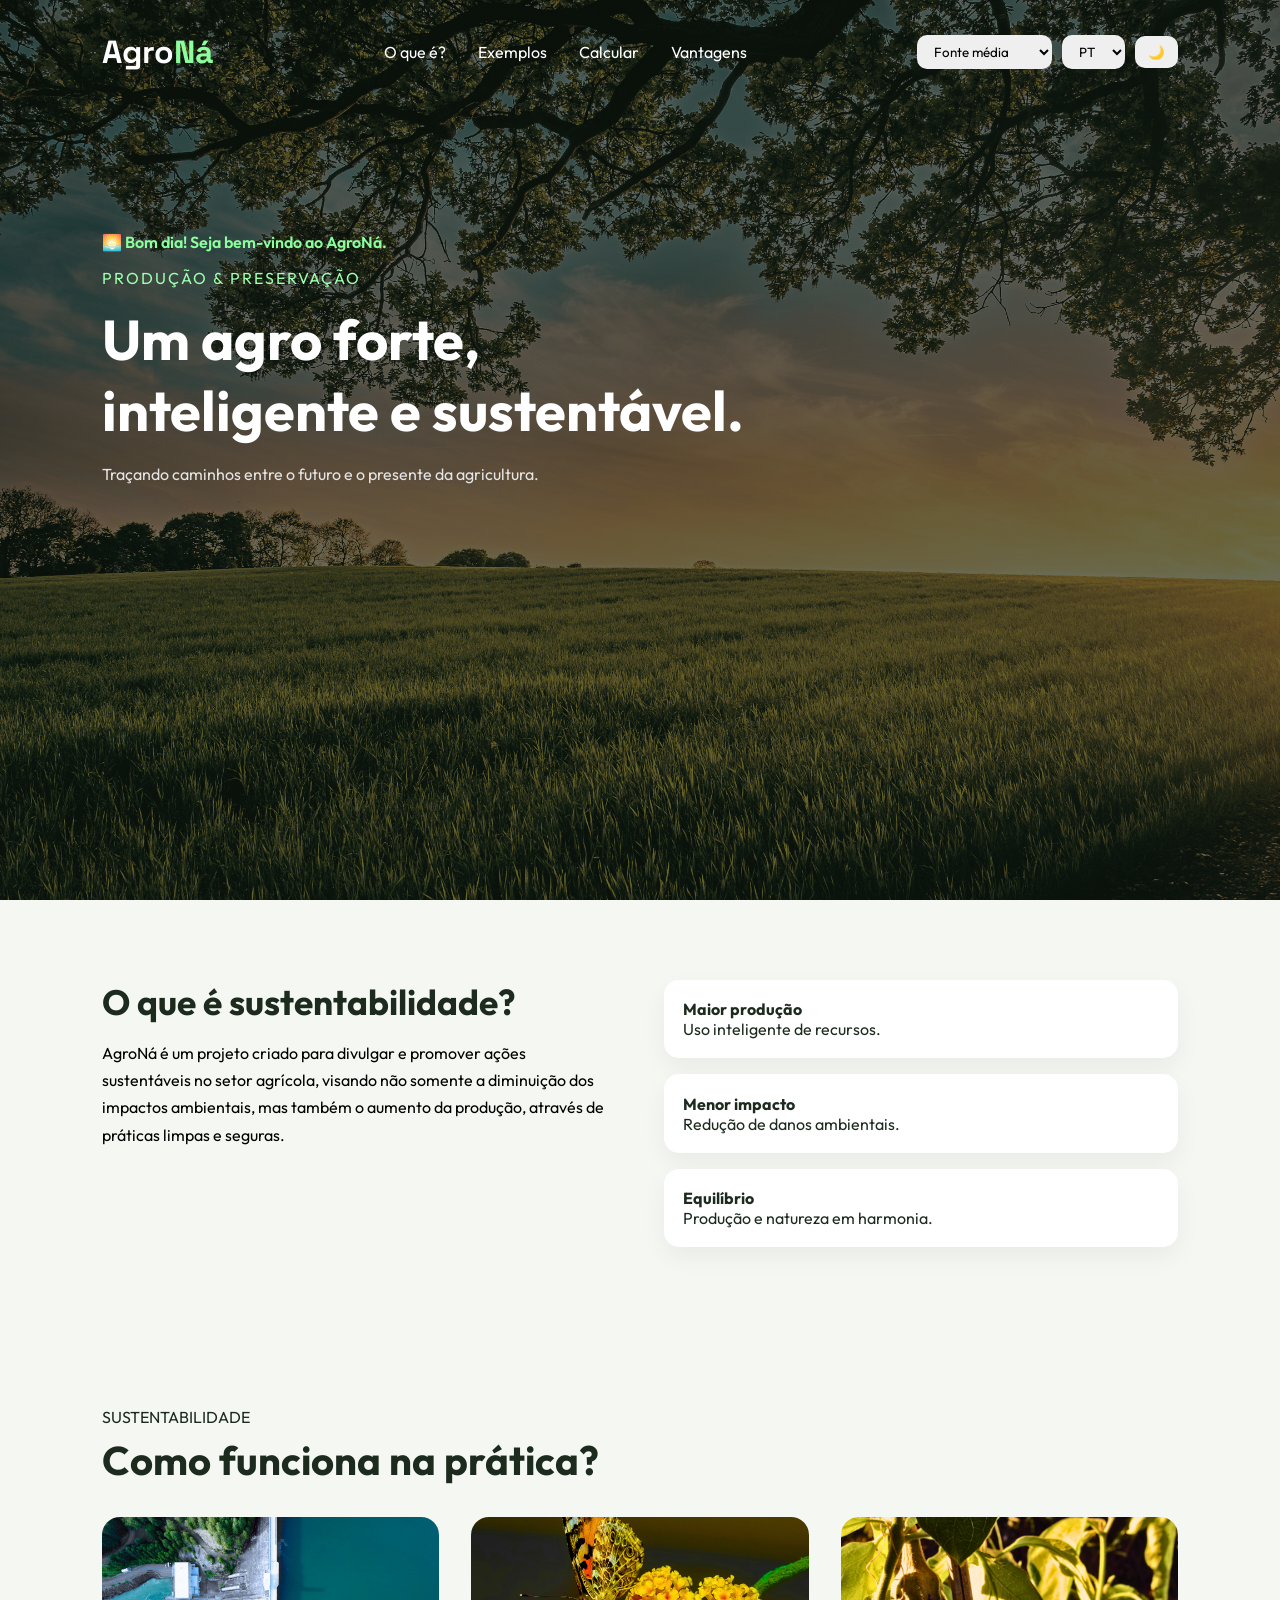
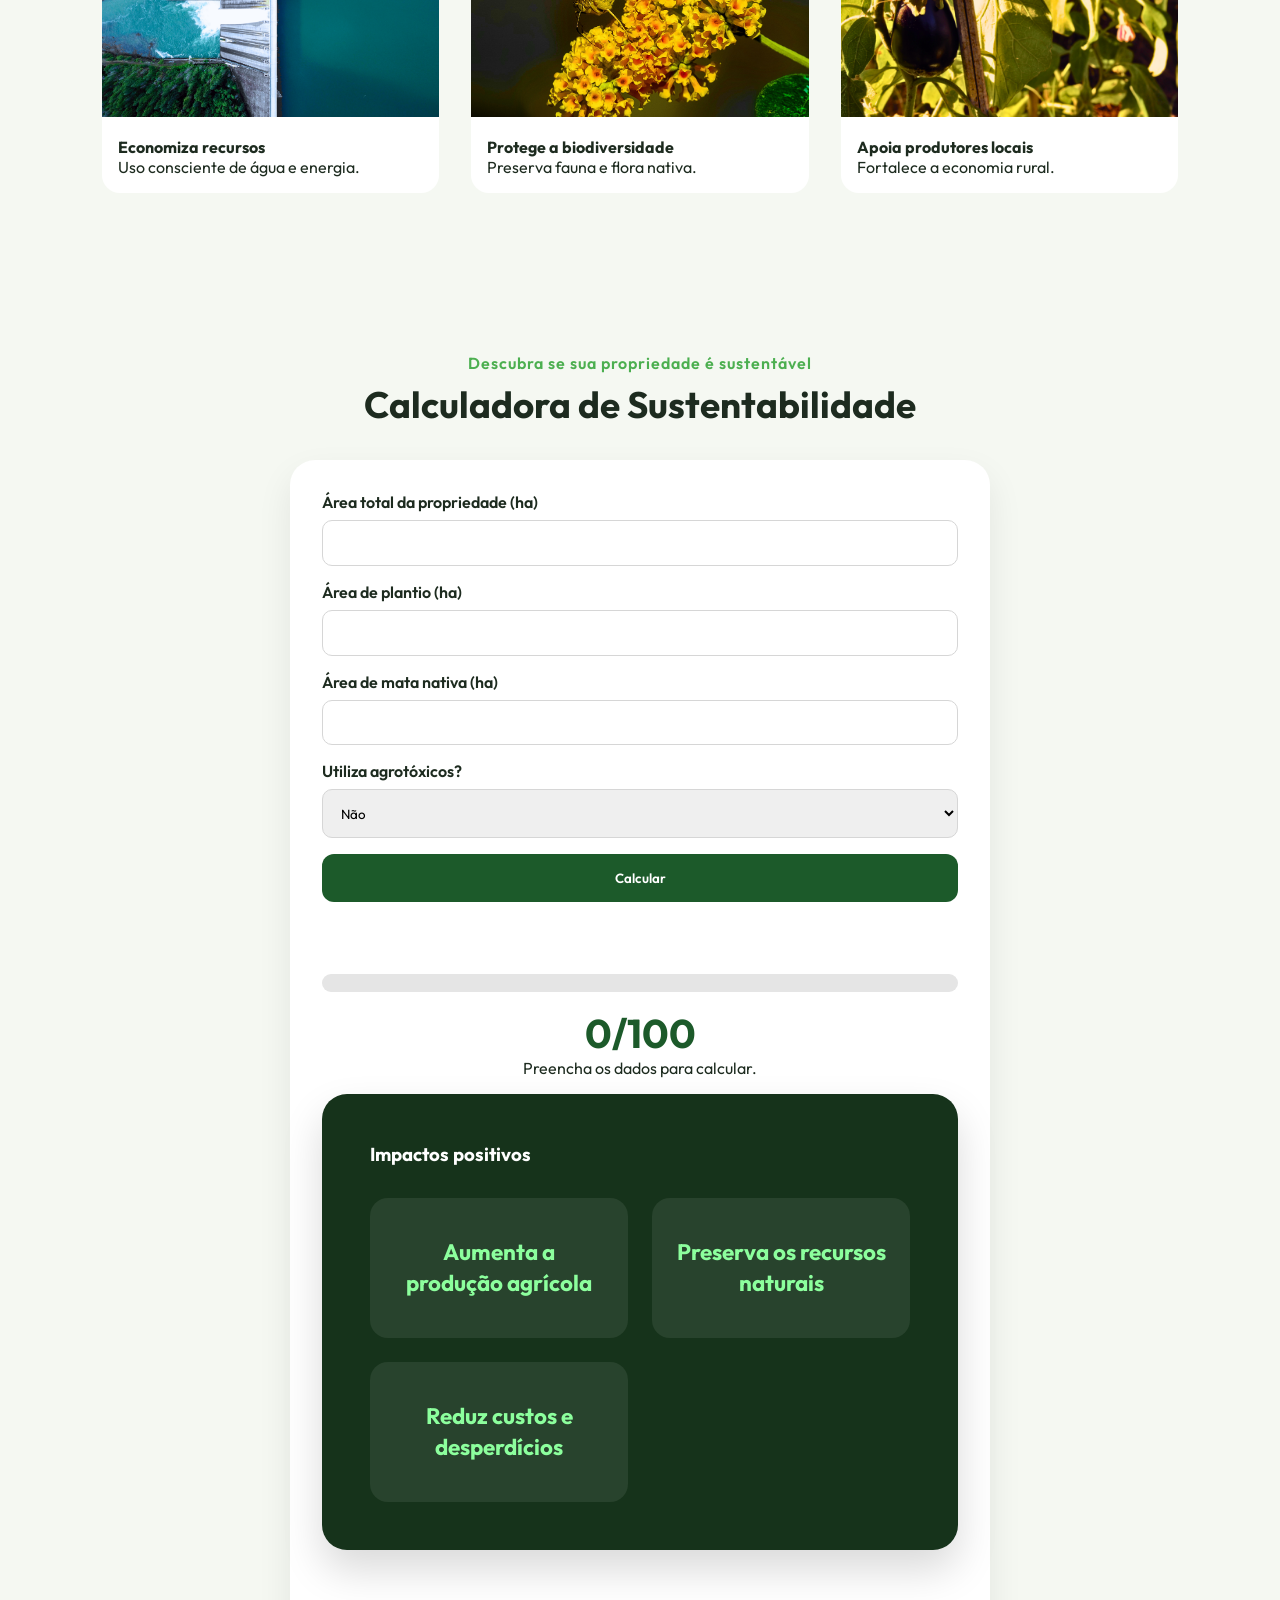
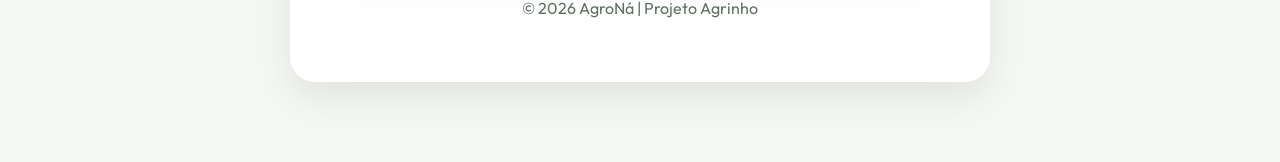
==== index.html @ eae7cd80 "Update index.html" ====
<!DOCTYPE html>
<html lang="pt-BR">
<head>
  <meta charset="UTF-8">
  <meta name="viewport" content="width=device-width, initial-scale=1.0">
  <title>AgroNá</title>

  <link rel="preconnect" href="https://fonts.googleapis.com">
  <link rel="preconnect" href="https://fonts.gstatic.com" crossorigin>

  <link href="https://fonts.googleapis.com/css2?family=Outfit:wght@300;400;600;700&family=Space+Grotesk:wght@500;700&display=swap" rel="stylesheet">

  <link rel="stylesheet" href="CSS/agrinho.css">
</head>

<body>

<header class="hero">

  <nav>

    <h1>Agro<span>Ná</span></h1>

    <!-- MENU MOBILE -->
    <button id="menuToggle" class="menu-toggle" aria-label="Abrir menu">☰</button>

    <ul id="navMenu">
      <li><a href="#sobre" id="navSobre">O que é?</a></li>
      <li><a href="#projetos" id="navProjetos">Exemplos</a></li>
      <li><a href="#calculadora" id="navCalculadora">Calcular</a></li>
      <li><a href="#resultados" id="navResultados">Vantagens</a></li>
    </ul>

    <div class="controls">
      <select id="fontSizeSelect">
        <option value="small" id="optSmall">Fonte pequena</option>
        <option value="medium" id="optMedium">Fonte média</option>
        <option value="large" id="optLarge">Fonte grande</option>
      </select>

      <select id="languageSelect">
        <option value="pt">PT</option>
        <option value="en">EN</option>
        <option value="es">ES</option>
      </select>

      <button id="themeToggle">🌙</button>
    </div>

  </nav>

  <div class="hero-content">
    <p id="saudacao"></p>

    <p class="tag" id="heroTag">PRODUÇÃO & PRESERVAÇÃO</p>

    <h2 id="heroTitle">Um agro forte,<br>inteligente e sustentável.</h2>

    <p class="description" id="heroDescription">
      Traçando caminhos entre o futuro e o presente da agricultura.
    </p>
  </div>

</header>

<!-- O QUE É -->
<section class="sobre" id="sobre">

  <div class="texto">
    <h3 id="sobreTitulo">O que é sustentabilidade?</h3>
    <p id="sobreTexto">
      AgroNá é um projeto que incentiva práticas agrícolas sustentáveis.
    </p>
  </div>

  <div class="card-info">
    <div class="mini-card">
      <h4 id="card1Titulo">Maior produção</h4>
      <p id="card1Texto">Uso inteligente de recursos.</p>
    </div>

    <div class="mini-card">
      <h4 id="card2Titulo">Menor impacto</h4>
      <p id="card2Texto">Redução de danos ambientais.</p>
    </div>

    <div class="mini-card">
      <h4 id="card3Titulo">Equilíbrio</h4>
      <p id="card3Texto">Produção e natureza em harmonia.</p>
    </div>
  </div>

</section>

<!-- EXEMPLOS -->
<section class="projetos" id="projetos">

  <div class="section-title">
    <p id="secao">SUSTENTABILIDADE</p>
    <h3 id="exemplos">Como funciona na prática?</h3>
  </div>

  <div class="galeria">

    <div class="projeto-card">
      <img src="assets/images/agua-energia.jpg" alt="Uso consciente de água e energia.">
      <div class="conteudo">
        <h4 id="projeto1Titulo">Economiza recursos</h4>
        <p id="projeto1Texto">Uso consciente de água e energia.</p>
      </div>
    </div>

    <div class="projeto-card">
      <img src="assets/images/fauna-flora.jpg" alt="Preservação da fauna e flora.">
      <div class="conteudo">
        <h4 id="projeto2Titulo">Protege a biodiversidade</h4>
        <p id="projeto2Texto">Preserva fauna e flora nativa.</p>
      </div>
    </div>

    <div class="projeto-card">
      <img src="assets/images/agricultura-familiar.jpg" alt="Agricultura familiar">
      <div class="conteudo">
        <h4 id="projeto3Titulo">Apoia produtores locais</h4>
        <p id="projeto3Texto">Fortalece a economia rural.</p>
      </div>
    </div>

  </div>

</section>

<!-- CALCULADORA -->
<section class="calculadora" id="calculadora">

  <div class="section-title">
    <p id="calcSubtitle">Descubra se sua propriedade é sustentável</p>
    <h3 id="calcTitle">Calculadora de Sustentabilidade</h3>
  </div>

  <div class="calc-box">

    <div class="campo">
      <label id="labelAreaTotal">Área total da propriedade (ha)</label>
      <input type="number" id="areaTotal" min="0">
    </div>

    <div class="campo">
      <label id="labelAreaPlantio">Área de plantio (ha)</label>
      <input type="number" id="areaPlantio" min="0">
    </div>

    <div class="campo">
      <label id="labelAreaMata">Área de mata nativa (ha)</label>
      <input type="number" id="areaMata" min="0">
    </div>

    <div class="campo">
      <label id="labelAgrotoxico">Utiliza agrotóxicos?</label>

      <select id="agrotoxico">
        <option value="nao">Não</option>
        <option value="sim">Sim</option>
      </select>
    </div>

    <button id="calcularBtn">Calcular</button>

    <p id="avisoCalc" class="aviso-calc hidden"></p>

<div id="resultadoCalc" class="resultado-calc">

  <div class="barra">
    <div id="barraProgresso"></div>
  </div>

  <h2 id="notaFinal">0/100</h2>

  <p id="classificacao">Preencha os dados para calcular.</p>

</div>
    
<!-- VANTAGENS -->
<section class="resultados" id="resultados">

  <div class="resultado-box">

    <h3 id="resultadosTitulo">Impactos positivos</h3>

    <div class="numeros">

      <div class="impacto">
        <h2 id="resultado1">Aumenta a produção</h2>
      </div>

      <div class="impacto">
        <h2 id="resultado2">Preserva os recursos naturais</h2>
      </div>

      <div class="impacto">
        <h2 id="resultado3">Reduz custos e desperdícios</h2>
      </div>

    </div>

  </div>

</section>

<footer>
  <p id="footerText">© 2026 AgroNá | Projeto Agrinho</p>
</footer>

<button id="scrollTopBtn">↑</button>

<script src="JS/agrinho.js"></script>

</body>
</html>
---- CSS/agrinho.css ----
* {
  margin: 0;
  padding: 0;
  box-sizing: border-box;
}

html {
  scroll-behavior: smooth;
  font-size: 16px;
}

body {
  background: #f5f8f2;
  color: #1d2b1f;
  font-family: 'Outfit', sans-serif;
  transition: background 0.3s, color 0.3s;
}

/* =========================
   HERO
========================= */
.hero {
  min-height: 100vh;
  padding: 2rem 8%;
  background:
    linear-gradient(rgba(10, 20, 10, 0.6), rgba(10, 20, 10, 0.6)),
    url('../assets/images/hero.jpg');
  background-size: cover;
  background-position: center;
  color: white;
}

/* =========================
   NAVBAR
========================= */
nav {
  display: flex;
  justify-content: space-between;
  align-items: center;
  flex-wrap: wrap;
}

nav h1 {
  font-family: 'Space Grotesk', sans-serif;
  font-size: 2rem;
}

nav span {
  color: #8cff9d;
}

nav ul {
  display: flex;
  gap: 2rem;
  list-style: none;
}

nav a {
  color: white;
  text-decoration: none;
  transition: 0.3s;
}

nav a:hover {
  color: #8cff9d;
}

/* =========================
   MENU MOBILE
========================= */
.menu-toggle {
  display: none;
  font-size: 2rem;
  background: transparent;
  border: none;
  color: white;
  cursor: pointer;
}

/* =========================
   CONTROLES
========================= */
.controls {
  display: flex;
  gap: 10px;
  align-items: center;
}

select, button {
  border: none;
  padding: 0.5rem 0.8rem;
  border-radius: 10px;
  cursor: pointer;
  font-family: inherit;
}

/* =========================
   HERO CONTENT
========================= */
.hero-content {
  margin-top: 10rem;
  max-width: 650px;
}

.tag {
  color: #9cffad;
  letter-spacing: 2px;
}

.hero-content h2 {
  font-size: clamp(2rem, 5vw, 3.5rem);
  margin: 1rem 0;
}

.description {
  color: #e5e5e5;
  line-height: 1.6;
}

#saudacao {
  margin-bottom: 1rem;
  color: #8cff9d;
  font-weight: 600;
}

/* =========================
   SOBRE
========================= */
.sobre {
  padding: 5rem 8%;
  display: grid;
  grid-template-columns: 1fr 1fr;
  gap: 3rem;
  background: #f5f8f2;
}

.texto h3 {
  font-size: 2.2rem;
  margin-bottom: 1rem;
}

.texto p {
  color: #000000;
  line-height: 1.7;
}

.card-info {
  display: flex;
  flex-direction: column;
  gap: 1rem;
}

.mini-card {
  background: white;
  padding: 1.2rem;
  border-radius: 15px;
  box-shadow: 0 10px 25px rgba(0,0,0,0.05);
}

/* =========================
   PROJETOS
========================= */
.projetos {
  padding: 5rem 8%;
  background: #f5f8f2;
}

.section-title h3 {
  font-size: 2.5rem;
  margin-top: 0.5rem;
}

.galeria {
  margin-top: 2rem;
  display: grid;
  grid-template-columns: repeat(auto-fit, minmax(250px, 1fr));
  gap: 2rem;
}

.projeto-card {
  background: white;
  border-radius: 18px;
  overflow: hidden;
  transition: 0.3s;
}

.projeto-card:hover {
  transform: translateY(-10px);
}

.projeto-card img {
  width: 100%;
  height: 200px;
  object-fit: cover;
}

.conteudo {
  padding: 1rem;
}

/* =========================
   RESULTADOS
========================= */
.resultado-box {
  background: #16331b;
  color: white;
  max-width: 1000px;
  margin: 0 auto;
  padding: 3rem;
  border-radius: 25px;
  box-shadow: 0 20px 40px rgba(0,0,0,0.15);
}

.numeros {
  margin-top: 2rem;
  display: grid;
  grid-template-columns: repeat(auto-fit, minmax(250px, 1fr));
  gap: 1.5rem;
}

.impacto {
  background: rgba(255,255,255,0.08);
  padding: 1.5rem;
  border-radius: 18px;
  display: flex;
  align-items: center;
  justify-content: center;
  min-height: 140px;
  text-align: center;
}

.impacto h2 {
  color: #8cff9d;
  font-size: 1.4rem;
  line-height: 1.4;
  font-weight: 700;
}

/* =========================
   FOOTER
========================= */
footer {
  text-align: center;
  padding: 2rem;
  color: #607062;
}

/* =========================
   BOTÃO TOPO
========================= */
#scrollTopBtn {
  position: fixed;
  bottom: 25px;
  right: 25px;

  width: 55px;
  height: 55px;

  border-radius: 50%;
  border: none;

  background: #8cff9d;
  color: #102013;

  display: none;
  cursor: pointer;

  box-shadow: 0 10px 20px rgba(0,0,0,0.2);
  align-items: center;
  justify-content: center;
}

/* =========================
   CALCULADORA
========================= */
.calculadora {
  padding: 5rem 8%;
}

.calculadora .section-title {
  text-align: center;
  margin-bottom: 2rem;
}

.calculadora .section-title p {
  color: #4CAF50;
  font-weight: 600;
  letter-spacing: 1px;
  margin-bottom: 0.5rem;
}

.calculadora .section-title h3 {
  font-size: 2.3rem;
}

.calc-box {
  background: white;
  padding: 2rem;
  border-radius: 25px;
  box-shadow: 0 15px 35px rgba(0,0,0,0.08);

  display: flex;
  flex-direction: column;
  gap: 1rem;

  max-width: 700px;
  margin: auto;
}

.aviso-calc {
  color: #d32f2f;
  font-weight: 600;
  text-align: center;
  min-height: 24px;
}

.campo {
  display: flex;
  flex-direction: column;
  gap: 0.5rem;
}

.campo label {
  font-weight: 600;
}

.campo input,
.campo select {
  padding: 0.9rem;
  border: 1px solid #d6d6d6;
  border-radius: 10px;
}

#calcularBtn {
  background: #1c5a2a;
  color: white;
  padding: 1rem;
  border-radius: 12px;
  font-weight: 600;
}

.resultado-calc {
  margin-top: 1rem;
  text-align: center;
}

.barra {
  width: 100%;
  height: 18px;
  background: #e5e5e5;
  border-radius: 999px;
  overflow: hidden;
}

#barraProgresso {
  width: 0%;
  height: 100%;
  background: #5dc96d;
  transition: 0.6s;
}

#notaFinal {
  margin-top: 1rem;
  font-size: 2.5rem;
  color: #1c5a2a;
}

/* =========================
   DARK MODE
========================= */
.dark-theme {
  background: #121212;
  color: #f5f5f5;
}

.dark-theme .sobre,
.dark-theme .projetos {
  background: #121212;
}

.dark-theme .mini-card,
.dark-theme .projeto-card {
  background: #1e1e1e;
  color: white;
}

.dark-theme .resultado-box {
  background: #0c1a0f;
}

.dark-theme .calc-box {
  background: #1e1e1e;
}

.dark-theme .campo input,
.dark-theme .campo select {
  background: #2b2b2b;
  color: white;
  border-color: #444;
}

.dark-theme select,
.dark-theme button {
  background: #2a2a2a;
  color: white;
}

.dark-theme .texto p {
  color: #ffffff;
}

/* =========================
   RESPONSIVO
========================= */
@media (max-width: 900px) {

  .sobre {
    grid-template-columns: 1fr;
  }

  nav ul {
    display: none;
  }

  nav ul.active {
    display: flex;
    flex-direction: column;
    gap: 1rem;
    background: rgba(0,0,0,0.8);
    padding: 1rem;
    border-radius: 10px;
  }

  .menu-toggle {
    display: block;
  }

  .hero-content h2 {
    font-size: 2.5rem;
  }

  .numeros {
    grid-template-columns: 1fr;
  }
}

@media (max-width: 500px) {

  .hero {
    padding: 2rem;
  }

  .hero-content h2 {
    font-size: 2rem;
  }

  .resultado-box {
    padding: 2rem;
  }
}
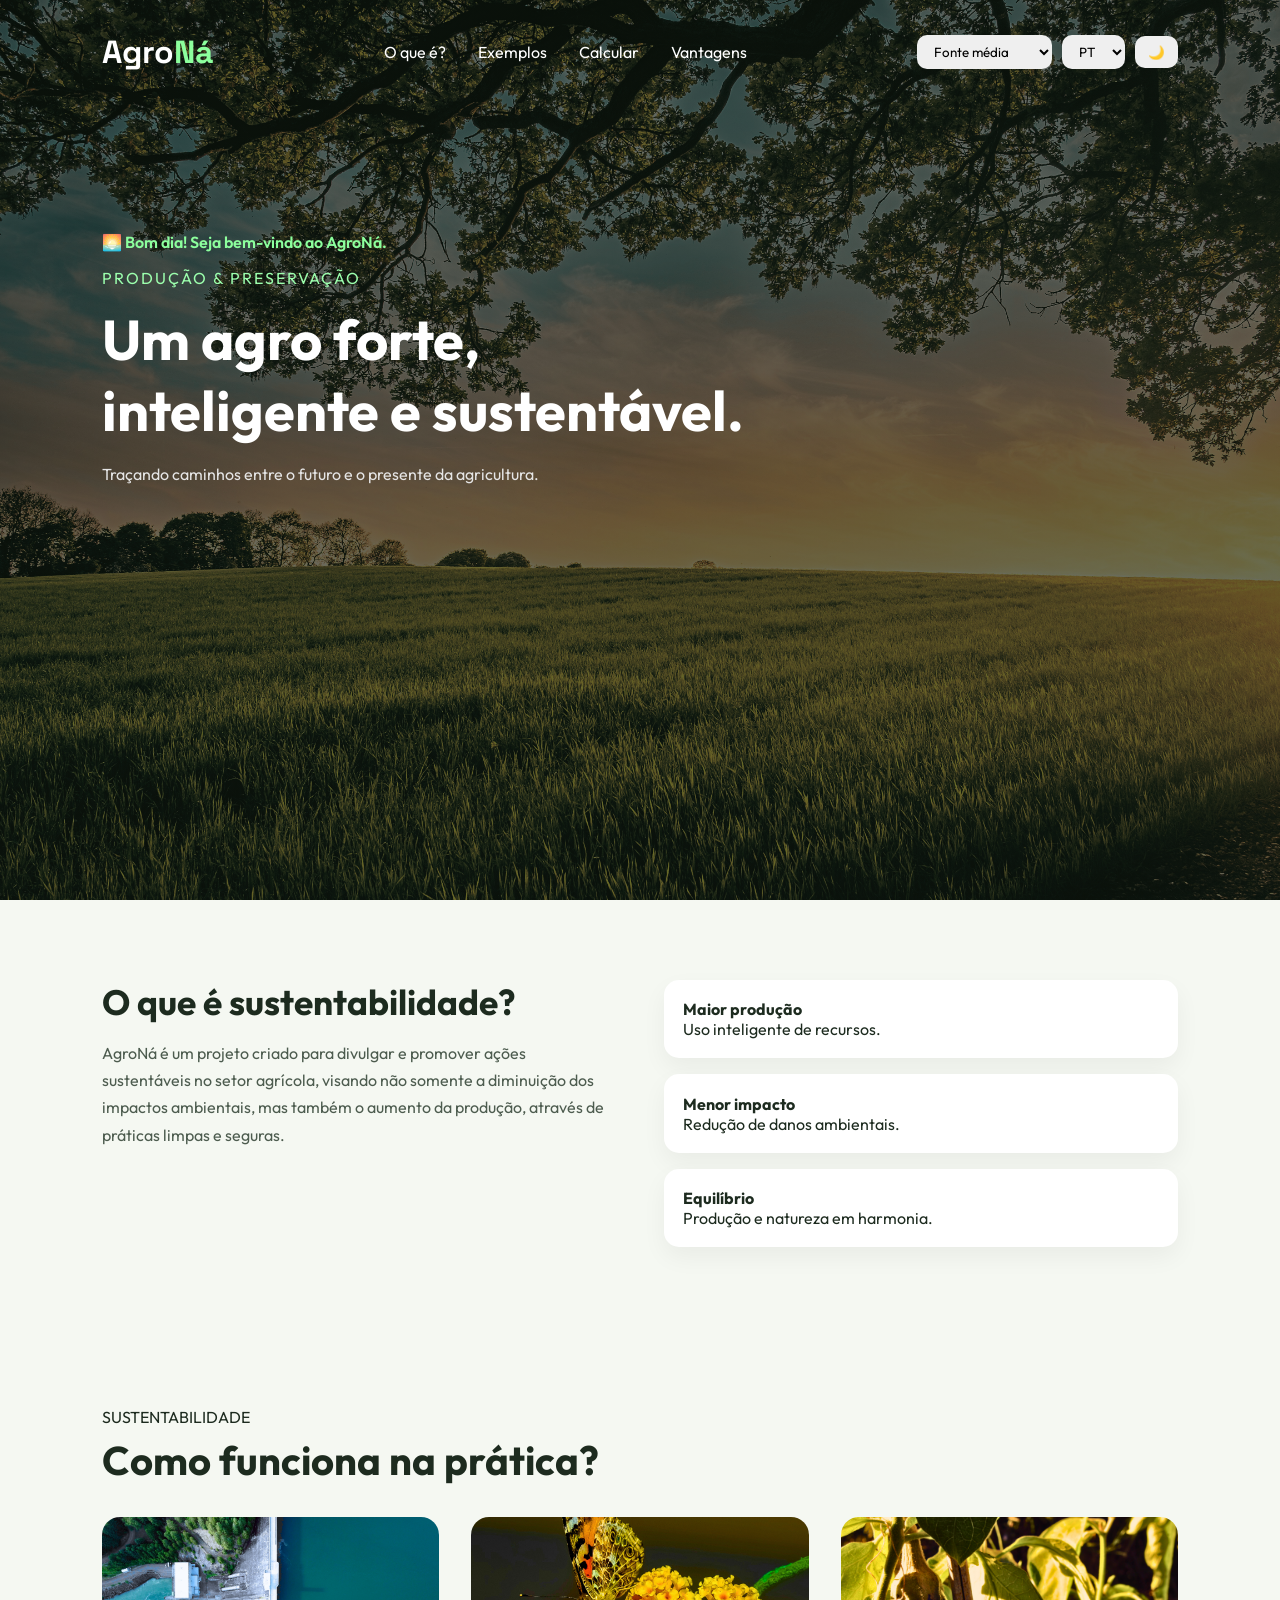
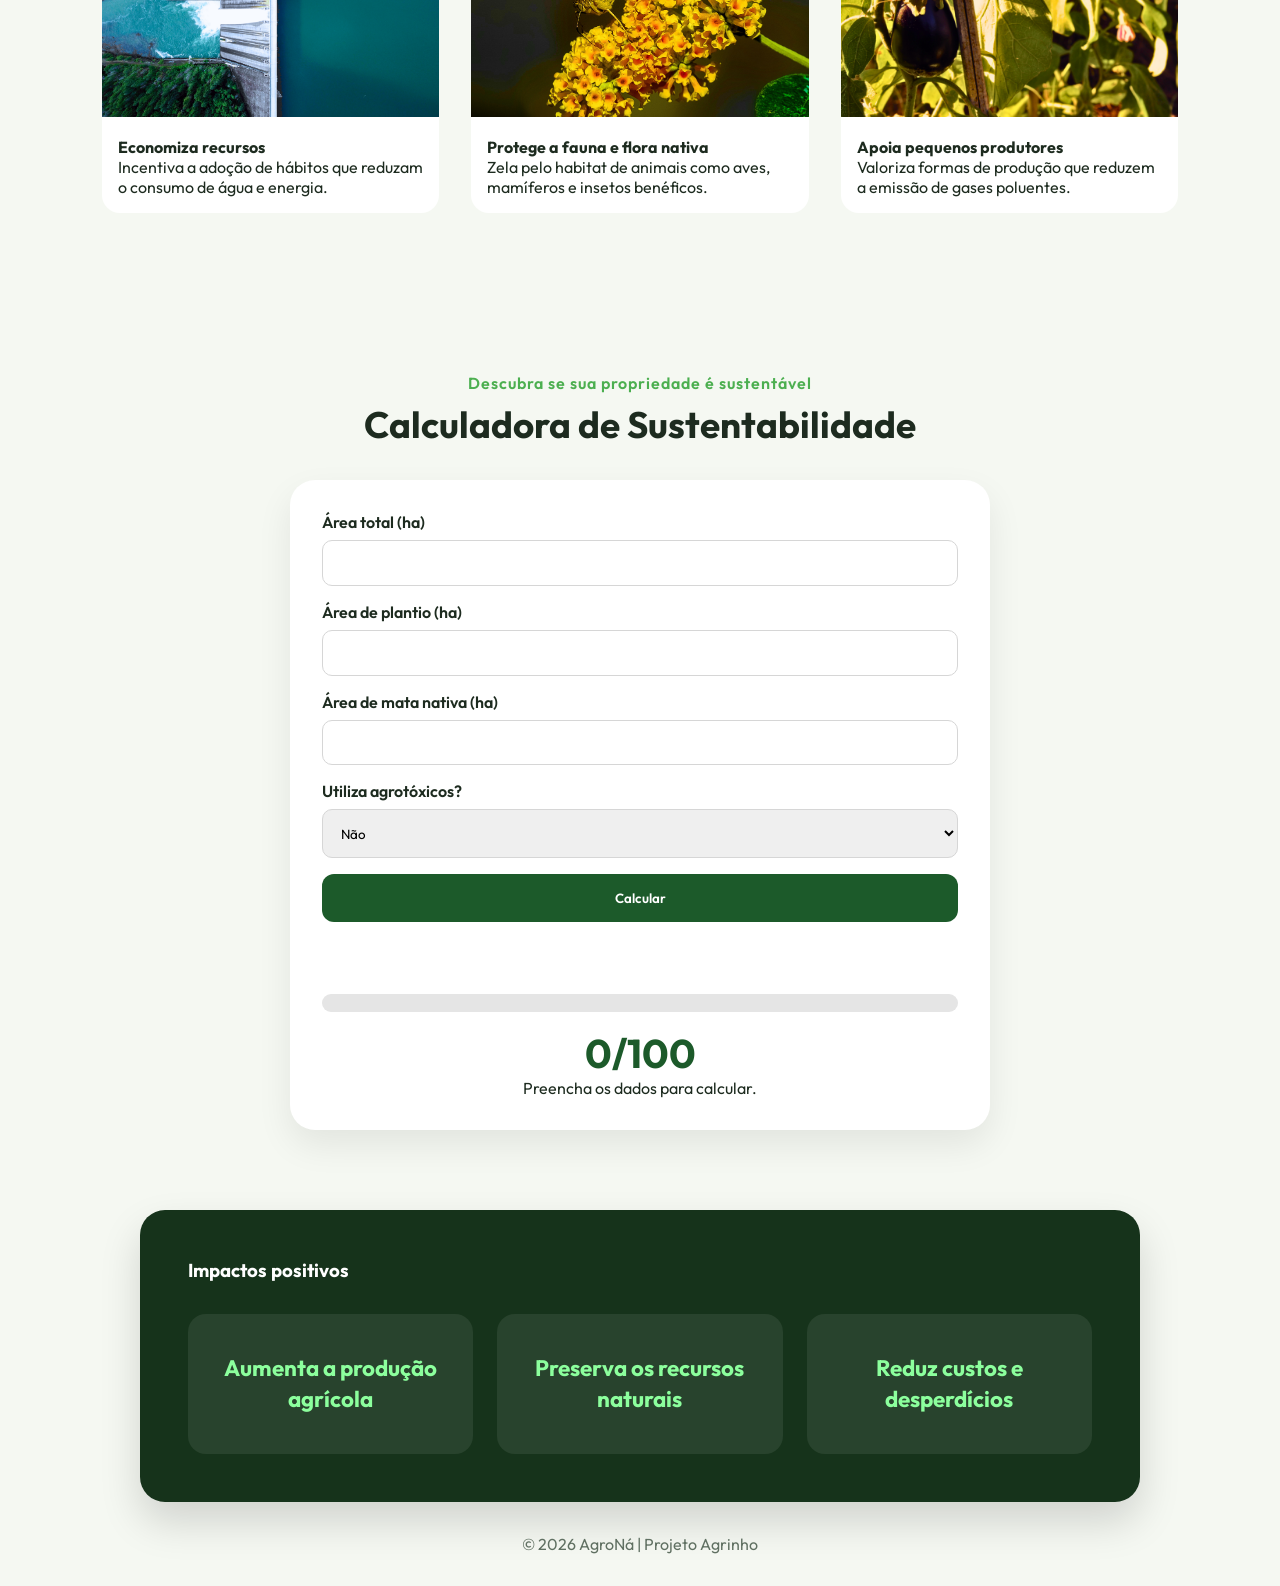
==== commit 1b1ba084: "Update index.html" ====
--- a/index.html
+++ b/index.html
@@ -179,6 +179,10 @@
   <p id="classificacao">Preencha os dados para calcular.</p>
 
 </div>
+
+  </div>
+  
+</section>
     
 <!-- VANTAGENS -->
 <section class="resultados" id="resultados">
--- a/CSS/agrinho.css
+++ b/CSS/agrinho.css
@@ -140,7 +140,7 @@
 }
 
 .texto p {
-  color: #000000;
+  color: #4d5c4f;
   line-height: 1.7;
 }
 
@@ -403,10 +403,6 @@
 .dark-theme button {
   background: #2a2a2a;
   color: white;
-}
-
-.dark-theme .texto p {
-  color: #ffffff;
 }
 
 /* =========================
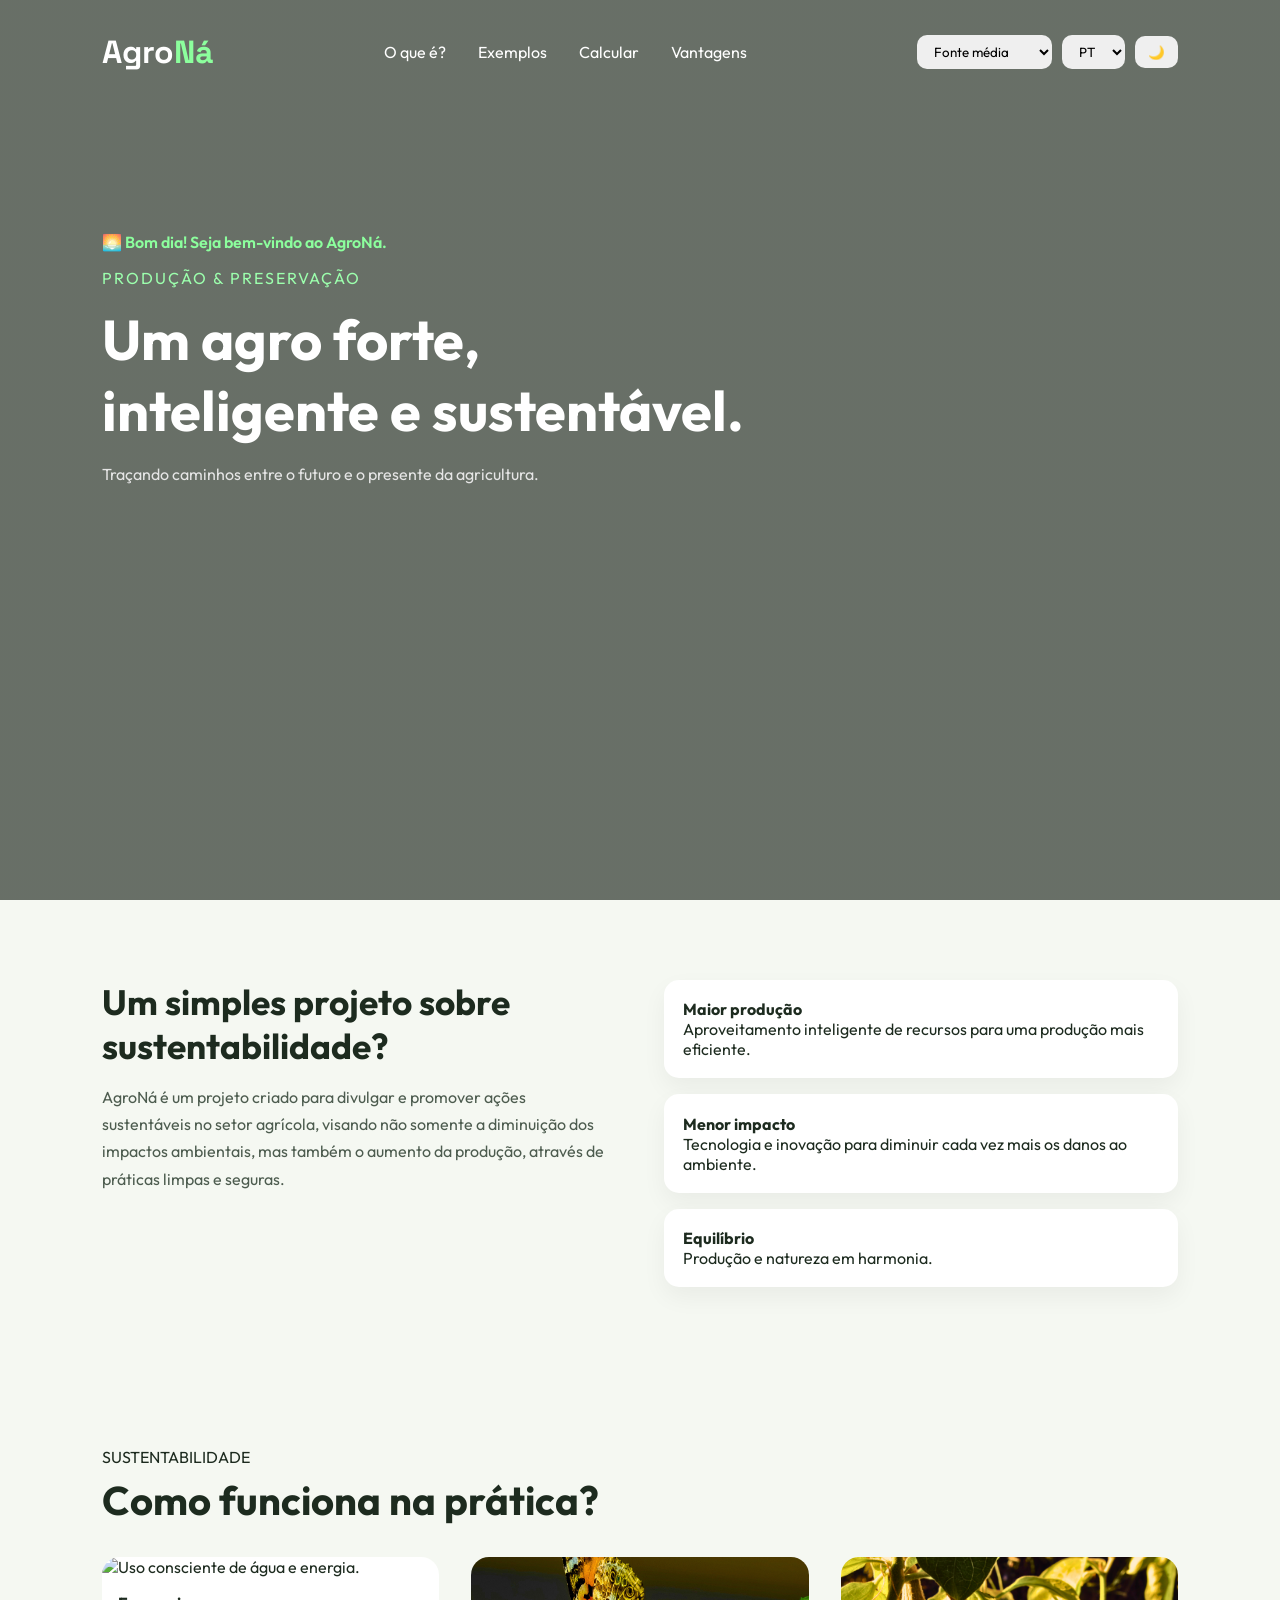
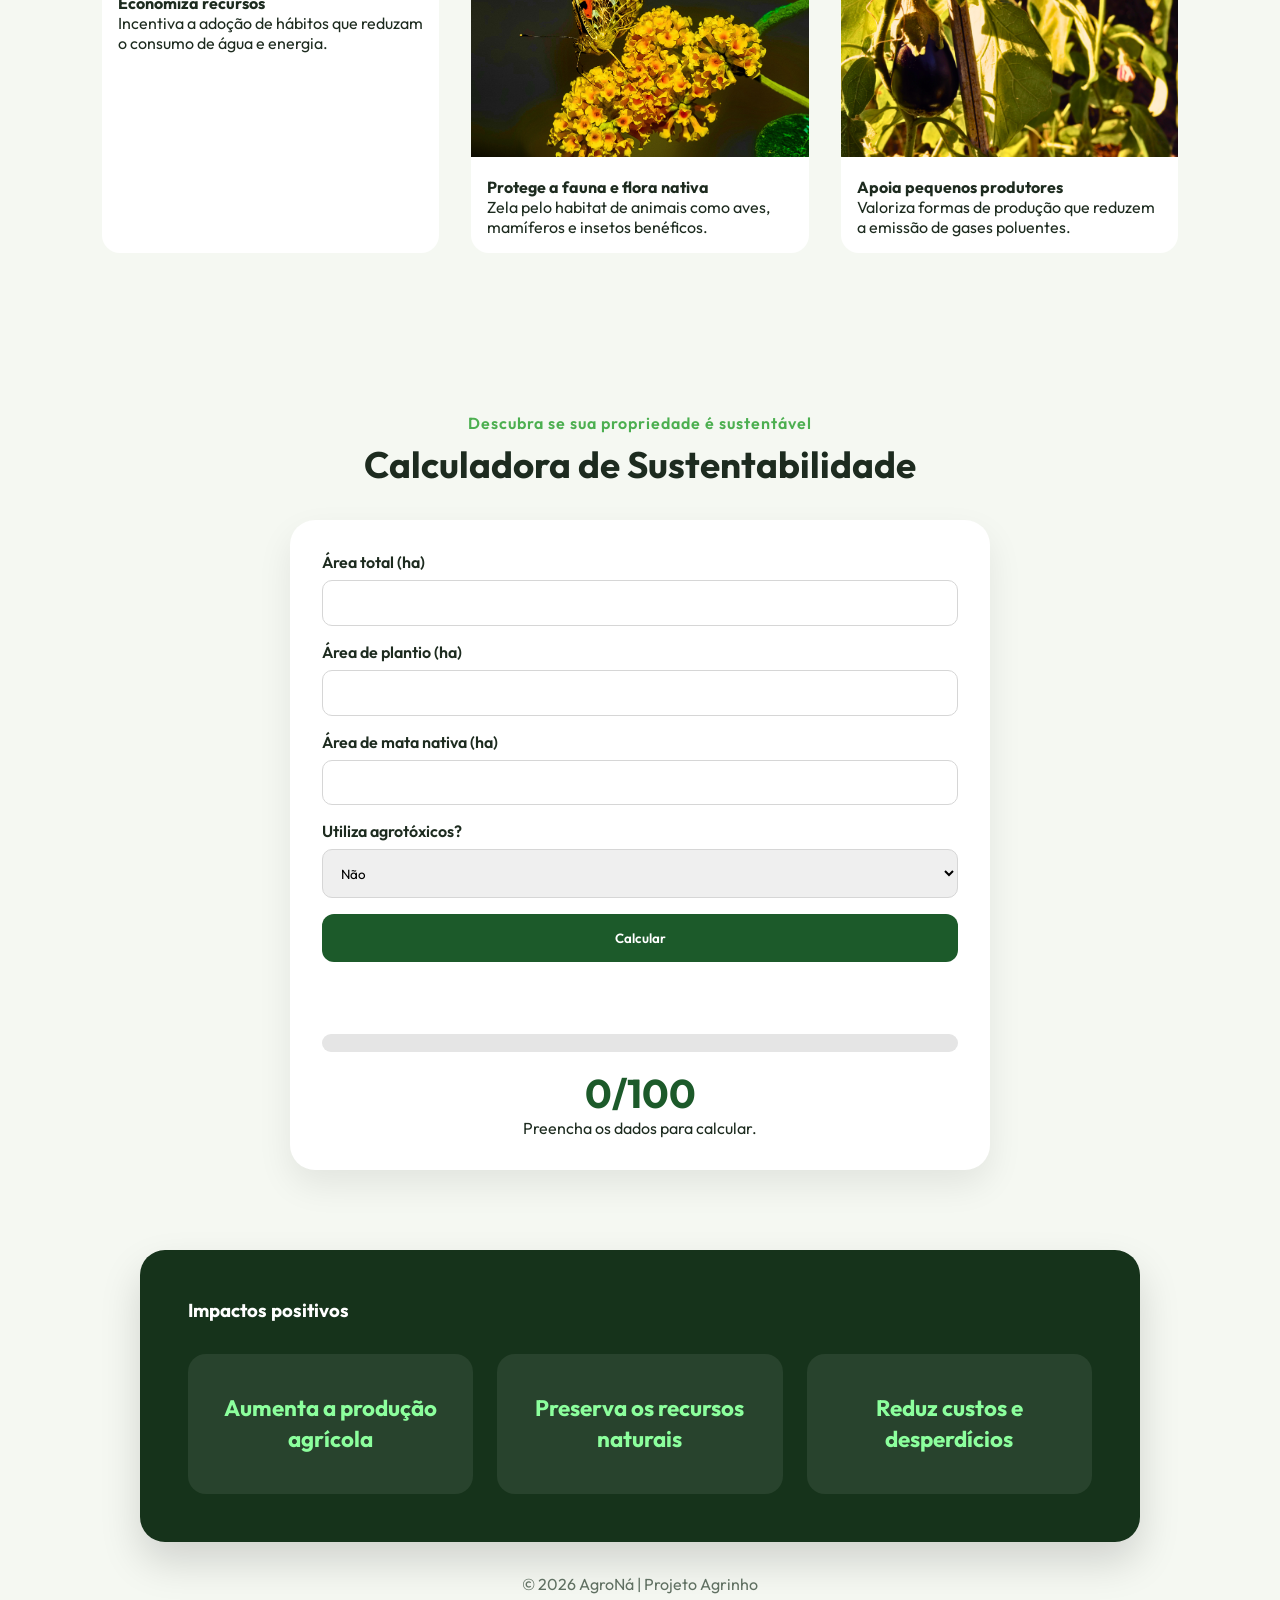
==== commit 00a8c0c5: "Update index.html" ====
--- a/index.html
+++ b/index.html
@@ -67,21 +67,21 @@
 <section class="sobre" id="sobre">
 
   <div class="texto">
-    <h3 id="sobreTitulo">O que é sustentabilidade?</h3>
+    <h3 id="sobreTitulo">Um simples projeto sobre sustentabilidade?</h3>
     <p id="sobreTexto">
-      AgroNá é um projeto que incentiva práticas agrícolas sustentáveis.
+      AgroNá é um projeto criado para divulgar e promover ações sustentáveis no setor agrícola, visando não somente a diminuição dos impactos ambientais, mas também o aumento da produção, através de práticas limpas e seguras.
     </p>
   </div>
 
   <div class="card-info">
     <div class="mini-card">
       <h4 id="card1Titulo">Maior produção</h4>
-      <p id="card1Texto">Uso inteligente de recursos.</p>
+      <p id="card1Texto">Aproveitamento inteligente de recursos para uma produção mais eficiente.</p>
     </div>
 
     <div class="mini-card">
       <h4 id="card2Titulo">Menor impacto</h4>
-      <p id="card2Texto">Redução de danos ambientais.</p>
+      <p id="card2Texto">Tecnologia e inovação para diminuir cada vez mais os danos.</p>
     </div>
 
     <div class="mini-card">
@@ -103,7 +103,7 @@
   <div class="galeria">
 
     <div class="projeto-card">
-      <img src="assets/images/agua-energia.jpg" alt="Uso consciente de água e energia.">
+      <img src="assets/agua-energia.jpg" alt="Uso consciente de água e energia.">
       <div class="conteudo">
         <h4 id="projeto1Titulo">Economiza recursos</h4>
         <p id="projeto1Texto">Uso consciente de água e energia.</p>
@@ -111,7 +111,7 @@
     </div>
 
     <div class="projeto-card">
-      <img src="assets/images/fauna-flora.jpg" alt="Preservação da fauna e flora.">
+      <img src="assets/fauna-flora.jpg" alt="Preservação da fauna e flora.">
       <div class="conteudo">
         <h4 id="projeto2Titulo">Protege a biodiversidade</h4>
         <p id="projeto2Texto">Preserva fauna e flora nativa.</p>
@@ -119,7 +119,7 @@
     </div>
 
     <div class="projeto-card">
-      <img src="assets/images/agricultura-familiar.jpg" alt="Agricultura familiar">
+      <img src="assets/agricultura-familiar.jpg" alt="Agricultura familiar">
       <div class="conteudo">
         <h4 id="projeto3Titulo">Apoia produtores locais</h4>
         <p id="projeto3Texto">Fortalece a economia rural.</p>
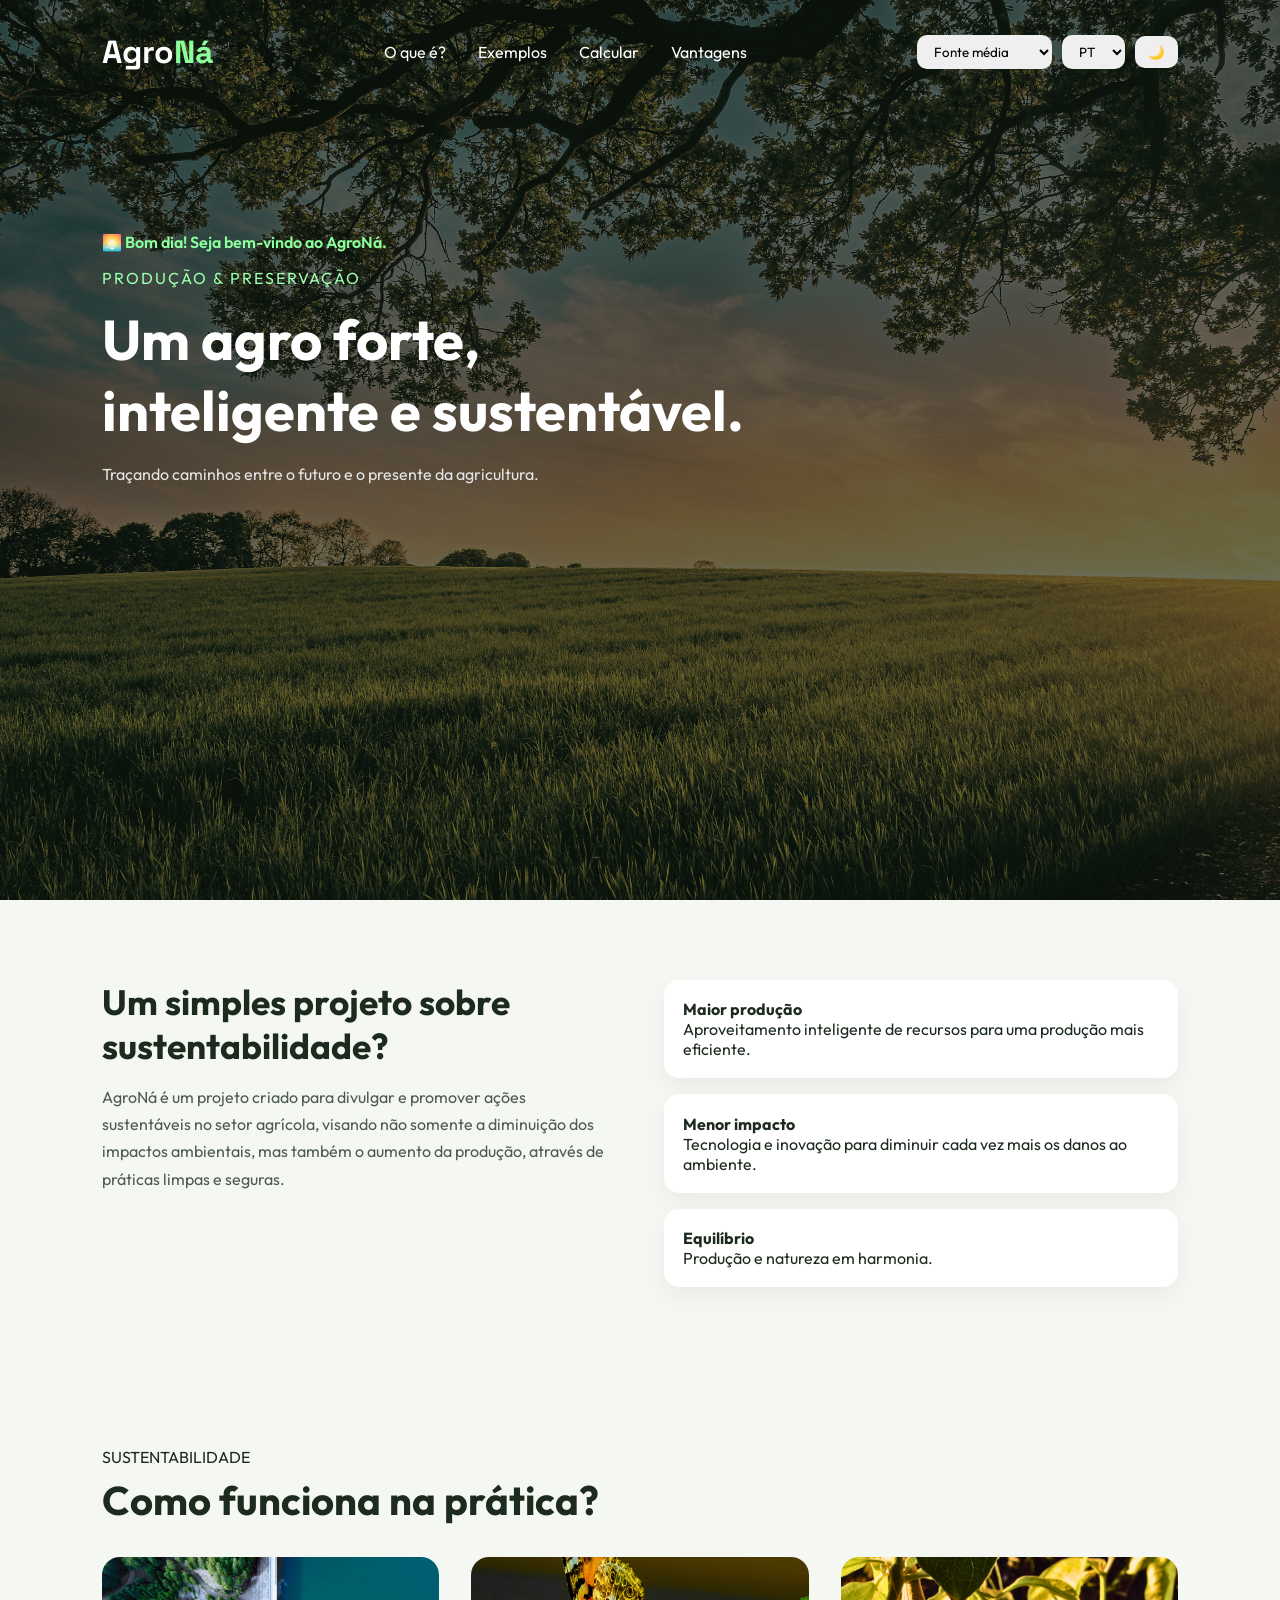
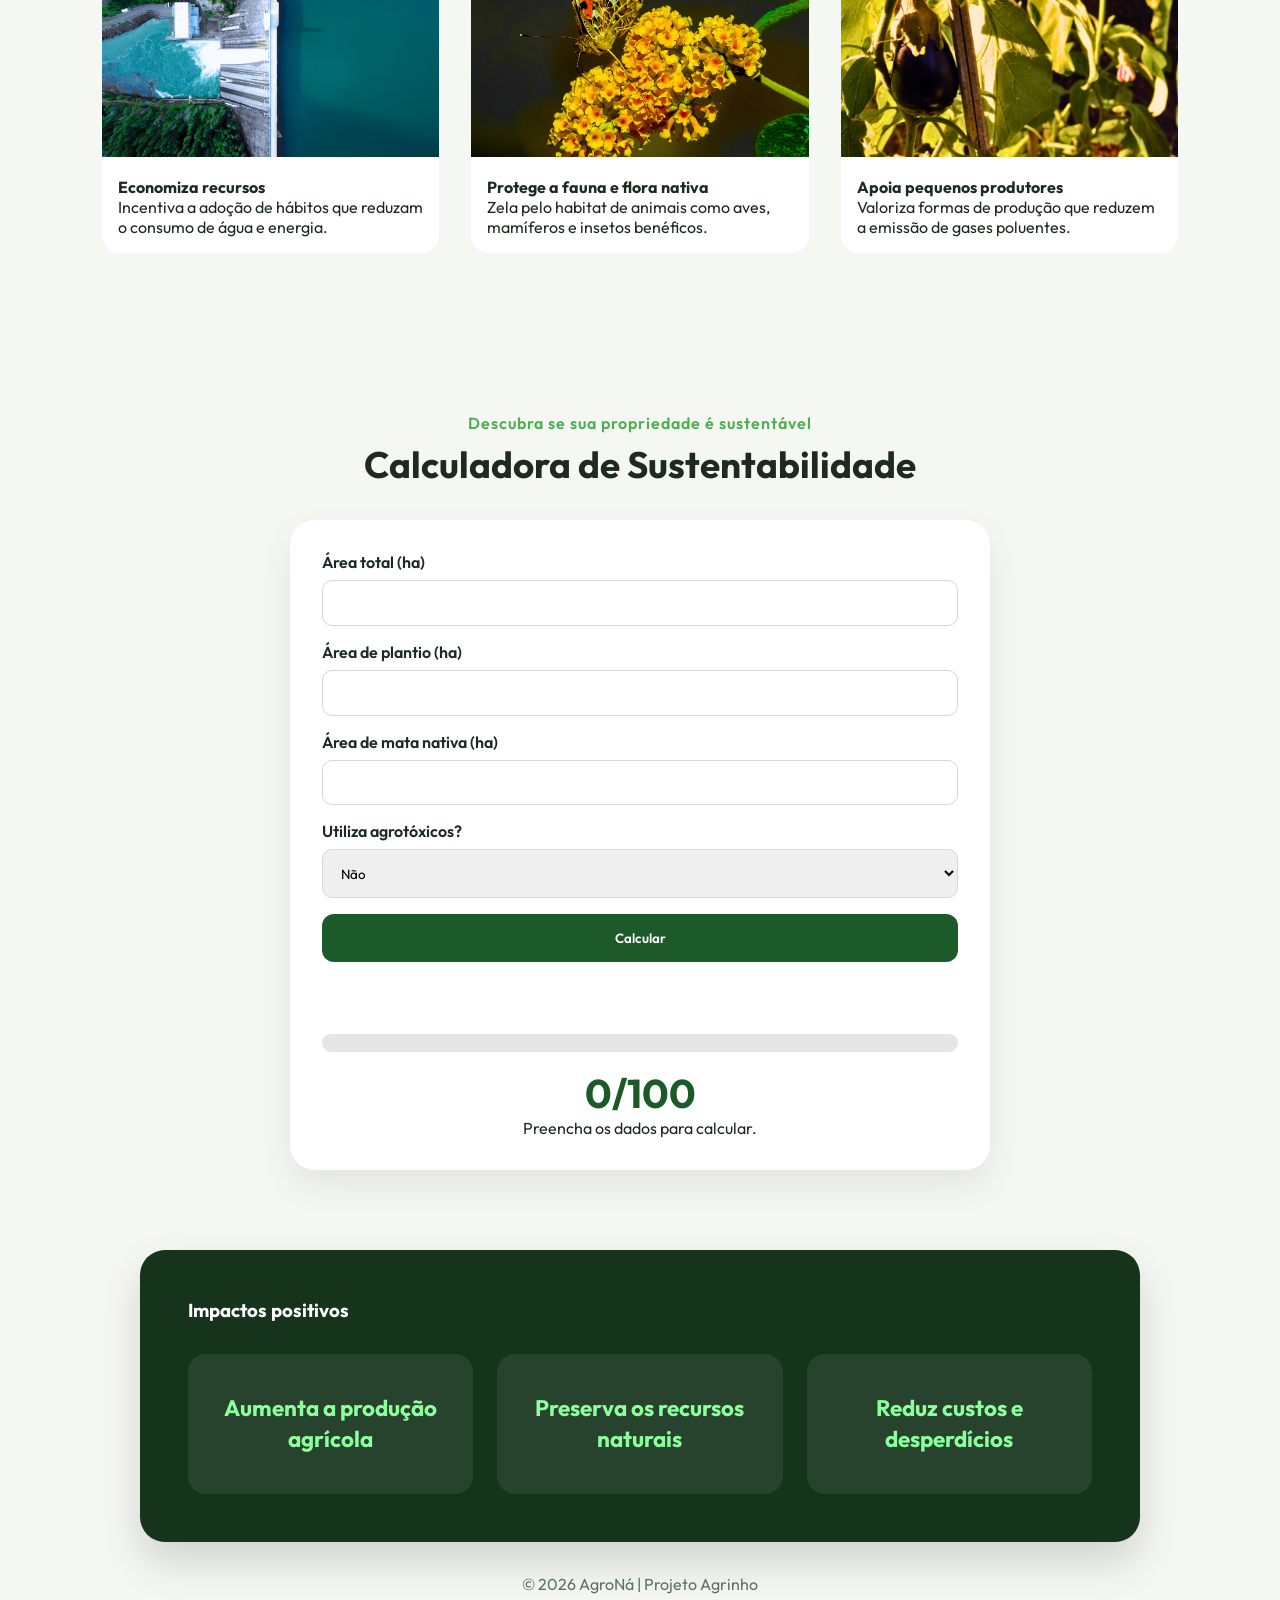
==== commit e0cce197: "Update index.html" ====
--- a/index.html
+++ b/index.html
@@ -159,8 +159,8 @@
       <label id="labelAgrotoxico">Utiliza agrotóxicos?</label>
 
       <select id="agrotoxico">
-        <option value="nao">Não</option>
-        <option value="sim">Sim</option>
+        <option id="optNao" value="nao">Não</option>
+        <option id="optSim" value="sim">Sim</option>
       </select>
     </div>
 
--- a/CSS/agrinho.css
+++ b/CSS/agrinho.css
@@ -24,7 +24,7 @@
   padding: 2rem 8%;
   background:
     linear-gradient(rgba(10, 20, 10, 0.6), rgba(10, 20, 10, 0.6)),
-    url('../assets/images/hero.jpg');
+    url('../assets/hero.jpg');
   background-size: cover;
   background-position: center;
   color: white;
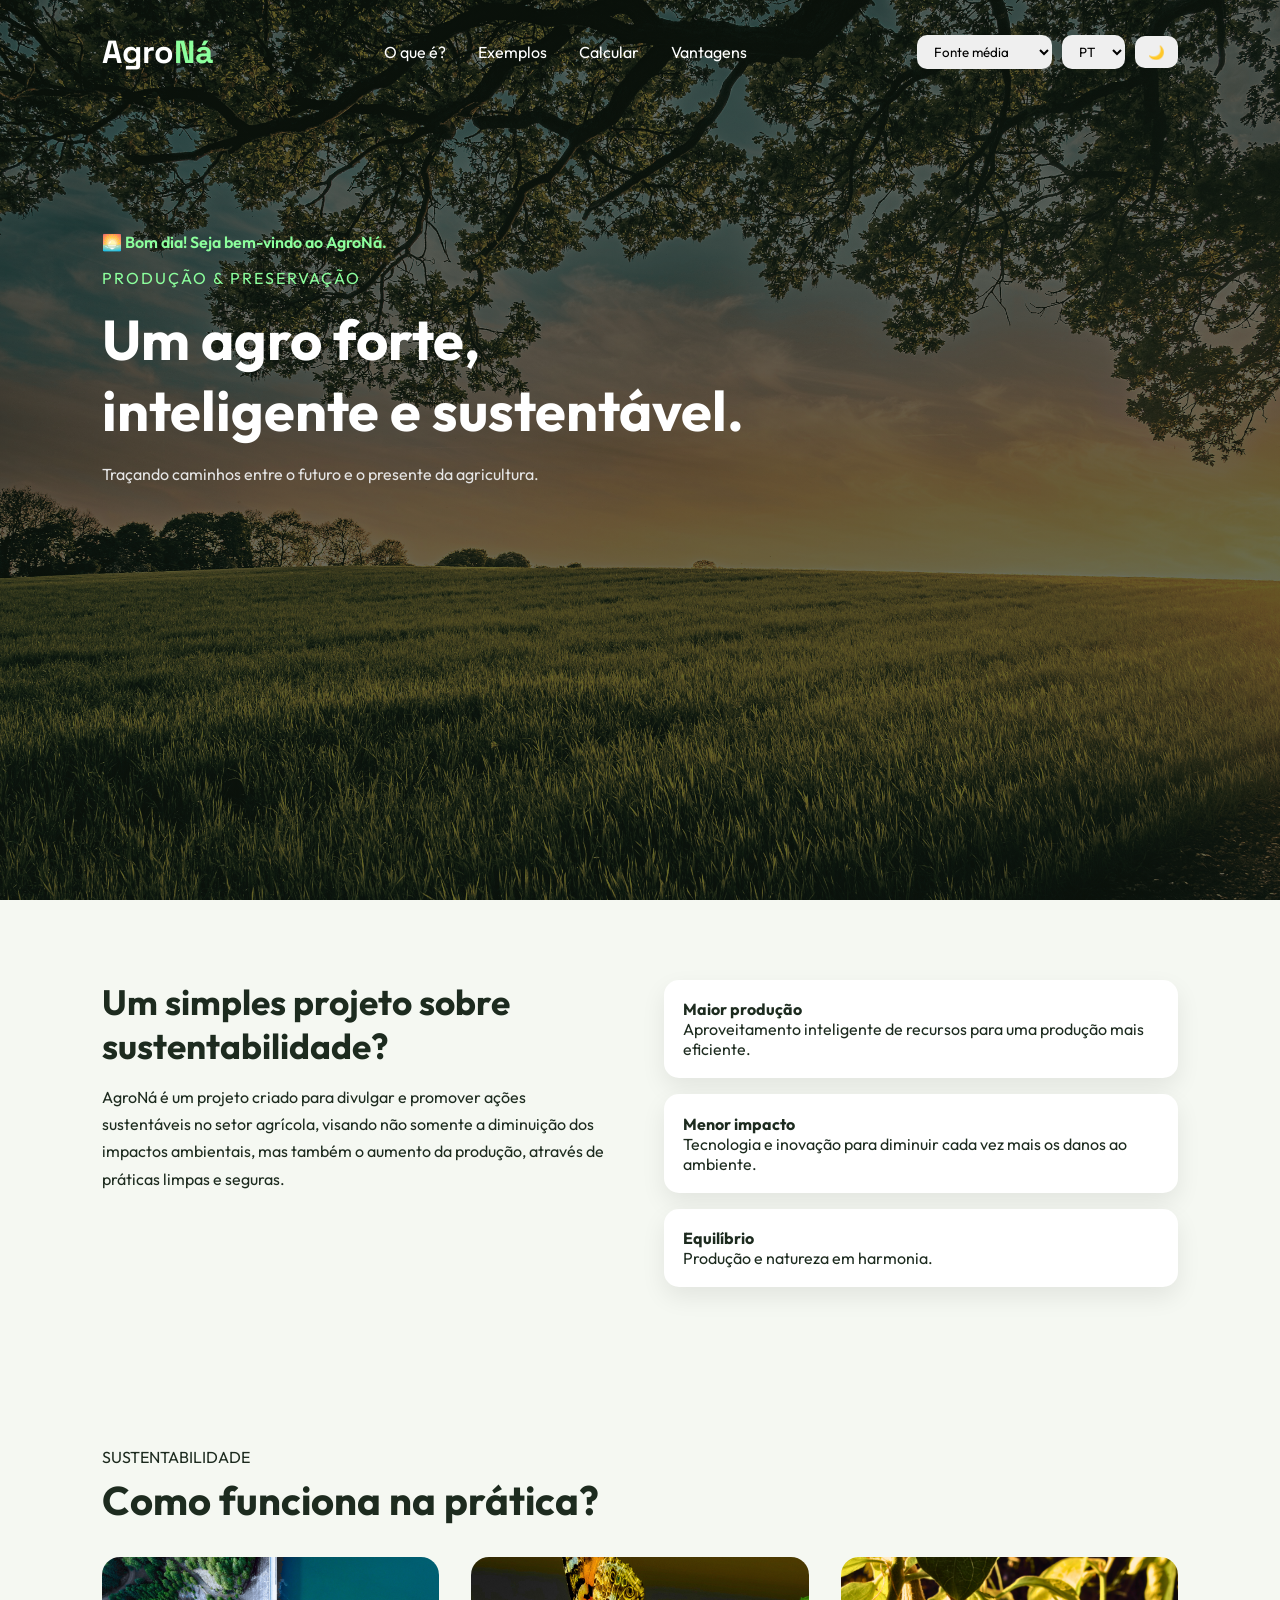
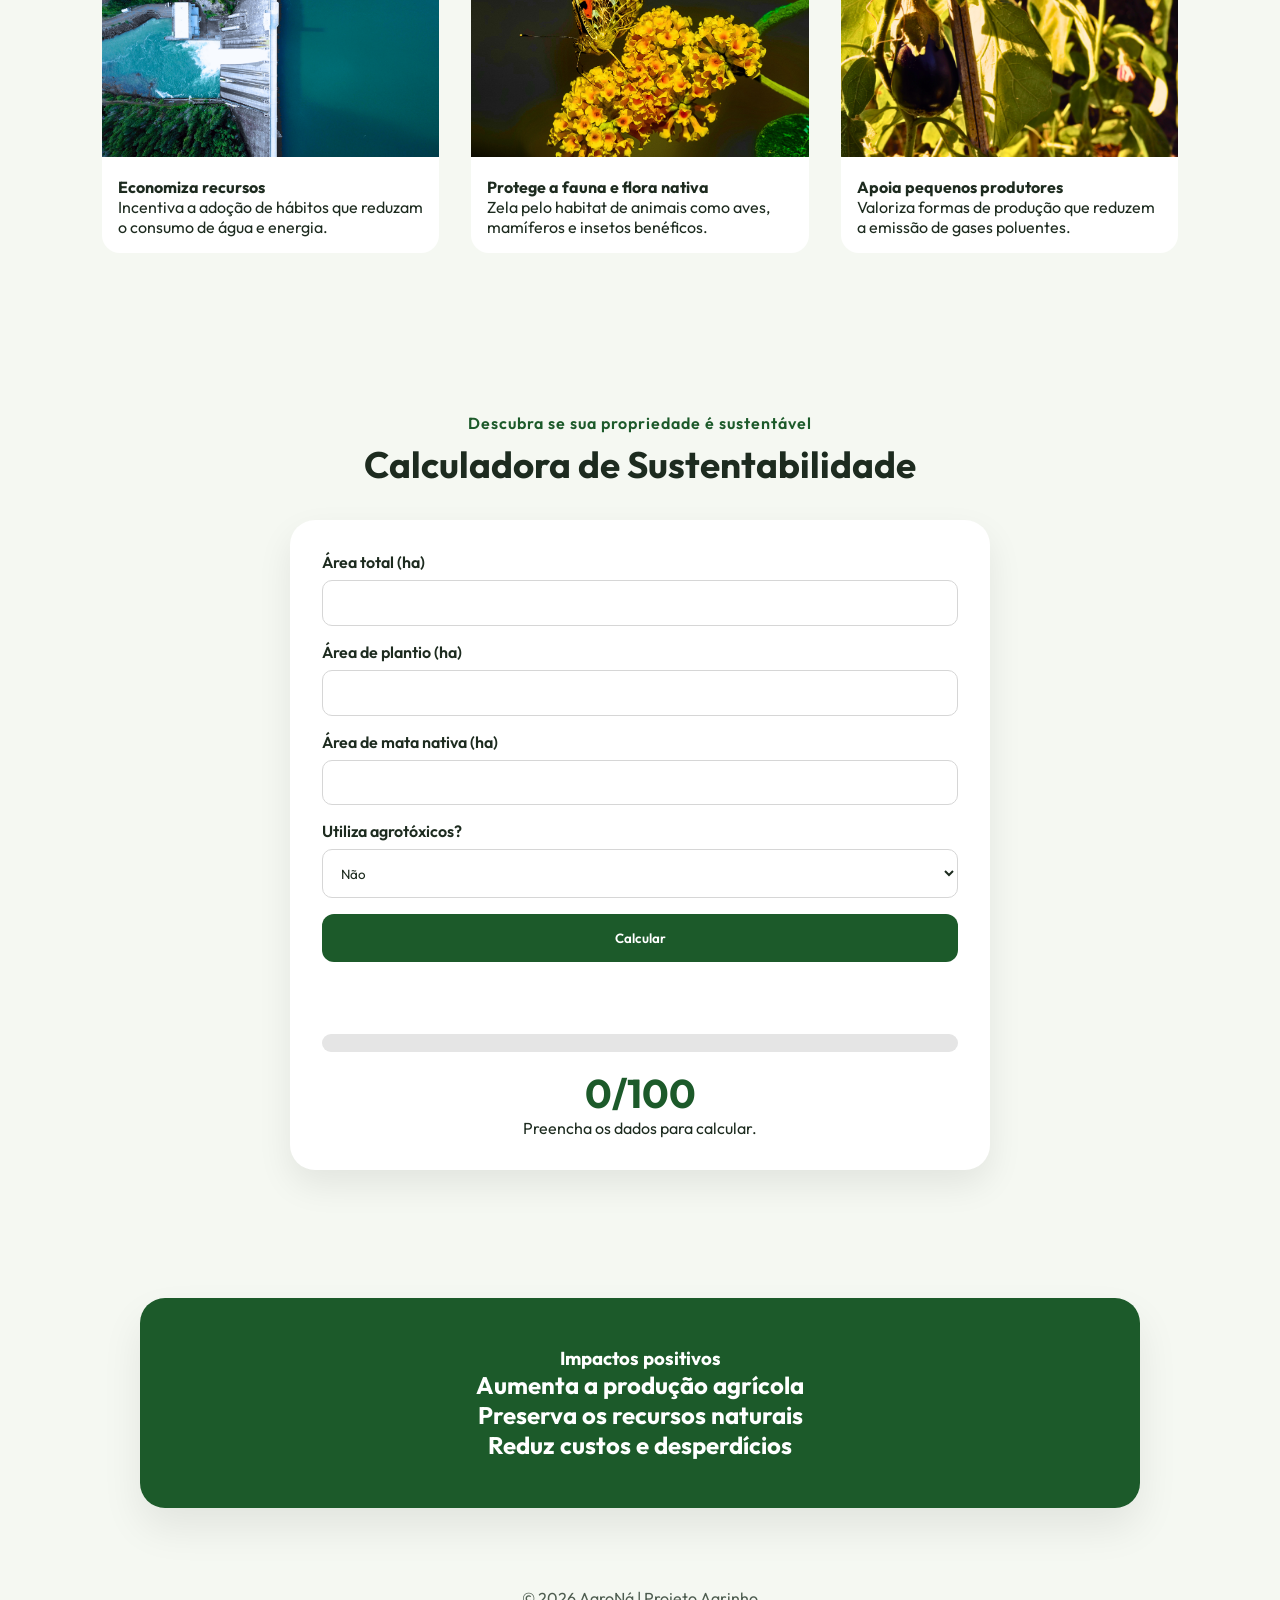
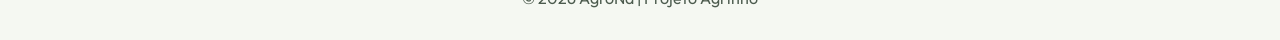
==== commit 0d03bbfa: "Update index.html" ====
--- a/index.html
+++ b/index.html
@@ -44,7 +44,9 @@
         <option value="es">ES</option>
       </select>
 
-      <button id="themeToggle">🌙</button>
+      <button id="themeToggle">
+        <span id="themeIcon">🌙</span>
+      </button>
     </div>
 
   </nav>
--- a/CSS/agrinho.css
+++ b/CSS/agrinho.css
@@ -9,9 +9,41 @@
   font-size: 16px;
 }
 
+/* =========================
+   VARIÁVEIS DE TEMA
+========================= */
+:root {
+  --bg: #f5f8f2;
+  --text: #1d2b1f;
+  --text-secondary: #4d5c4f;
+
+  --card: #ffffff;
+  --card-soft: #f5f8f2;
+
+  --primary: #8cff9d;
+  --primary-dark: #1c5a2a;
+
+  --shadow: rgba(0,0,0,0.08);
+}
+
+/* DARK MODE */
+.dark-theme {
+  --bg: #121212;
+  --text: #f5f5f5;
+  --text-secondary: #cfcfcf;
+
+  --card: #1e1e1e;
+  --card-soft: #121212;
+
+  --primary: #8cff9d;
+  --primary-dark: #2a2a2a;
+
+  --shadow: rgba(0,0,0,0.4);
+}
+
 body {
-  background: #f5f8f2;
-  color: #1d2b1f;
+  background: var(--bg);
+  color: var(--text);
   font-family: 'Outfit', sans-serif;
   transition: background 0.3s, color 0.3s;
 }
@@ -46,7 +78,7 @@
 }
 
 nav span {
-  color: #8cff9d;
+  color: var(--primary);
 }
 
 nav ul {
@@ -62,7 +94,7 @@
 }
 
 nav a:hover {
-  color: #8cff9d;
+  color: var(--primary);
 }
 
 /* =========================
@@ -103,7 +135,7 @@
 }
 
 .tag {
-  color: #9cffad;
+  color: var(--primary);
   letter-spacing: 2px;
 }
 
@@ -119,7 +151,7 @@
 
 #saudacao {
   margin-bottom: 1rem;
-  color: #8cff9d;
+  color: var(--primary);
   font-weight: 600;
 }
 
@@ -131,7 +163,7 @@
   display: grid;
   grid-template-columns: 1fr 1fr;
   gap: 3rem;
-  background: #f5f8f2;
+  background: var(--card-soft);
 }
 
 .texto h3 {
@@ -140,7 +172,7 @@
 }
 
 .texto p {
-  color: #4d5c4f;
+  color: var(--text);
   line-height: 1.7;
 }
 
@@ -151,10 +183,10 @@
 }
 
 .mini-card {
-  background: white;
+  background: var(--card);
   padding: 1.2rem;
   border-radius: 15px;
-  box-shadow: 0 10px 25px rgba(0,0,0,0.05);
+  box-shadow: 0 10px 25px var(--shadow);
 }
 
 /* =========================
@@ -162,7 +194,7 @@
 ========================= */
 .projetos {
   padding: 5rem 8%;
-  background: #f5f8f2;
+  background: var(--card-soft);
 }
 
 .section-title h3 {
@@ -178,7 +210,7 @@
 }
 
 .projeto-card {
-  background: white;
+  background: var(--card);
   border-radius: 18px;
   overflow: hidden;
   transition: 0.3s;
@@ -202,38 +234,18 @@
    RESULTADOS
 ========================= */
 .resultado-box {
-  background: #16331b;
+  background: var(--primary-dark);
   color: white;
+
   max-width: 1000px;
-  margin: 0 auto;
+  margin: 3rem auto;
+
   padding: 3rem;
   border-radius: 25px;
-  box-shadow: 0 20px 40px rgba(0,0,0,0.15);
-}
-
-.numeros {
-  margin-top: 2rem;
-  display: grid;
-  grid-template-columns: repeat(auto-fit, minmax(250px, 1fr));
-  gap: 1.5rem;
-}
-
-.impacto {
-  background: rgba(255,255,255,0.08);
-  padding: 1.5rem;
-  border-radius: 18px;
-  display: flex;
-  align-items: center;
-  justify-content: center;
-  min-height: 140px;
+
+  box-shadow: 0 20px 40px var(--shadow);
+
   text-align: center;
-}
-
-.impacto h2 {
-  color: #8cff9d;
-  font-size: 1.4rem;
-  line-height: 1.4;
-  font-weight: 700;
 }
 
 /* =========================
@@ -242,7 +254,7 @@
 footer {
   text-align: center;
   padding: 2rem;
-  color: #607062;
+  color: var(--text-secondary);
 }
 
 /* =========================
@@ -259,13 +271,13 @@
   border-radius: 50%;
   border: none;
 
-  background: #8cff9d;
+  background: var(--primary);
   color: #102013;
 
   display: none;
   cursor: pointer;
 
-  box-shadow: 0 10px 20px rgba(0,0,0,0.2);
+  box-shadow: 0 10px 20px var(--shadow);
   align-items: center;
   justify-content: center;
 }
@@ -283,7 +295,7 @@
 }
 
 .calculadora .section-title p {
-  color: #4CAF50;
+  color: var(--primary-dark);
   font-weight: 600;
   letter-spacing: 1px;
   margin-bottom: 0.5rem;
@@ -294,10 +306,10 @@
 }
 
 .calc-box {
-  background: white;
+  background: var(--card);
   padding: 2rem;
   border-radius: 25px;
-  box-shadow: 0 15px 35px rgba(0,0,0,0.08);
+  box-shadow: 0 15px 35px var(--shadow);
 
   display: flex;
   flex-direction: column;
@@ -329,10 +341,12 @@
   padding: 0.9rem;
   border: 1px solid #d6d6d6;
   border-radius: 10px;
+  background: var(--card);
+  color: var(--text);
 }
 
 #calcularBtn {
-  background: #1c5a2a;
+  background: var(--primary-dark);
   color: white;
   padding: 1rem;
   border-radius: 12px;
@@ -362,47 +376,7 @@
 #notaFinal {
   margin-top: 1rem;
   font-size: 2.5rem;
-  color: #1c5a2a;
-}
-
-/* =========================
-   DARK MODE
-========================= */
-.dark-theme {
-  background: #121212;
-  color: #f5f5f5;
-}
-
-.dark-theme .sobre,
-.dark-theme .projetos {
-  background: #121212;
-}
-
-.dark-theme .mini-card,
-.dark-theme .projeto-card {
-  background: #1e1e1e;
-  color: white;
-}
-
-.dark-theme .resultado-box {
-  background: #0c1a0f;
-}
-
-.dark-theme .calc-box {
-  background: #1e1e1e;
-}
-
-.dark-theme .campo input,
-.dark-theme .campo select {
-  background: #2b2b2b;
-  color: white;
-  border-color: #444;
-}
-
-.dark-theme select,
-.dark-theme button {
-  background: #2a2a2a;
-  color: white;
+  color: var(--primary-dark);
 }
 
 /* =========================
@@ -434,10 +408,6 @@
   .hero-content h2 {
     font-size: 2.5rem;
   }
-
-  .numeros {
-    grid-template-columns: 1fr;
-  }
 }
 
 @media (max-width: 500px) {
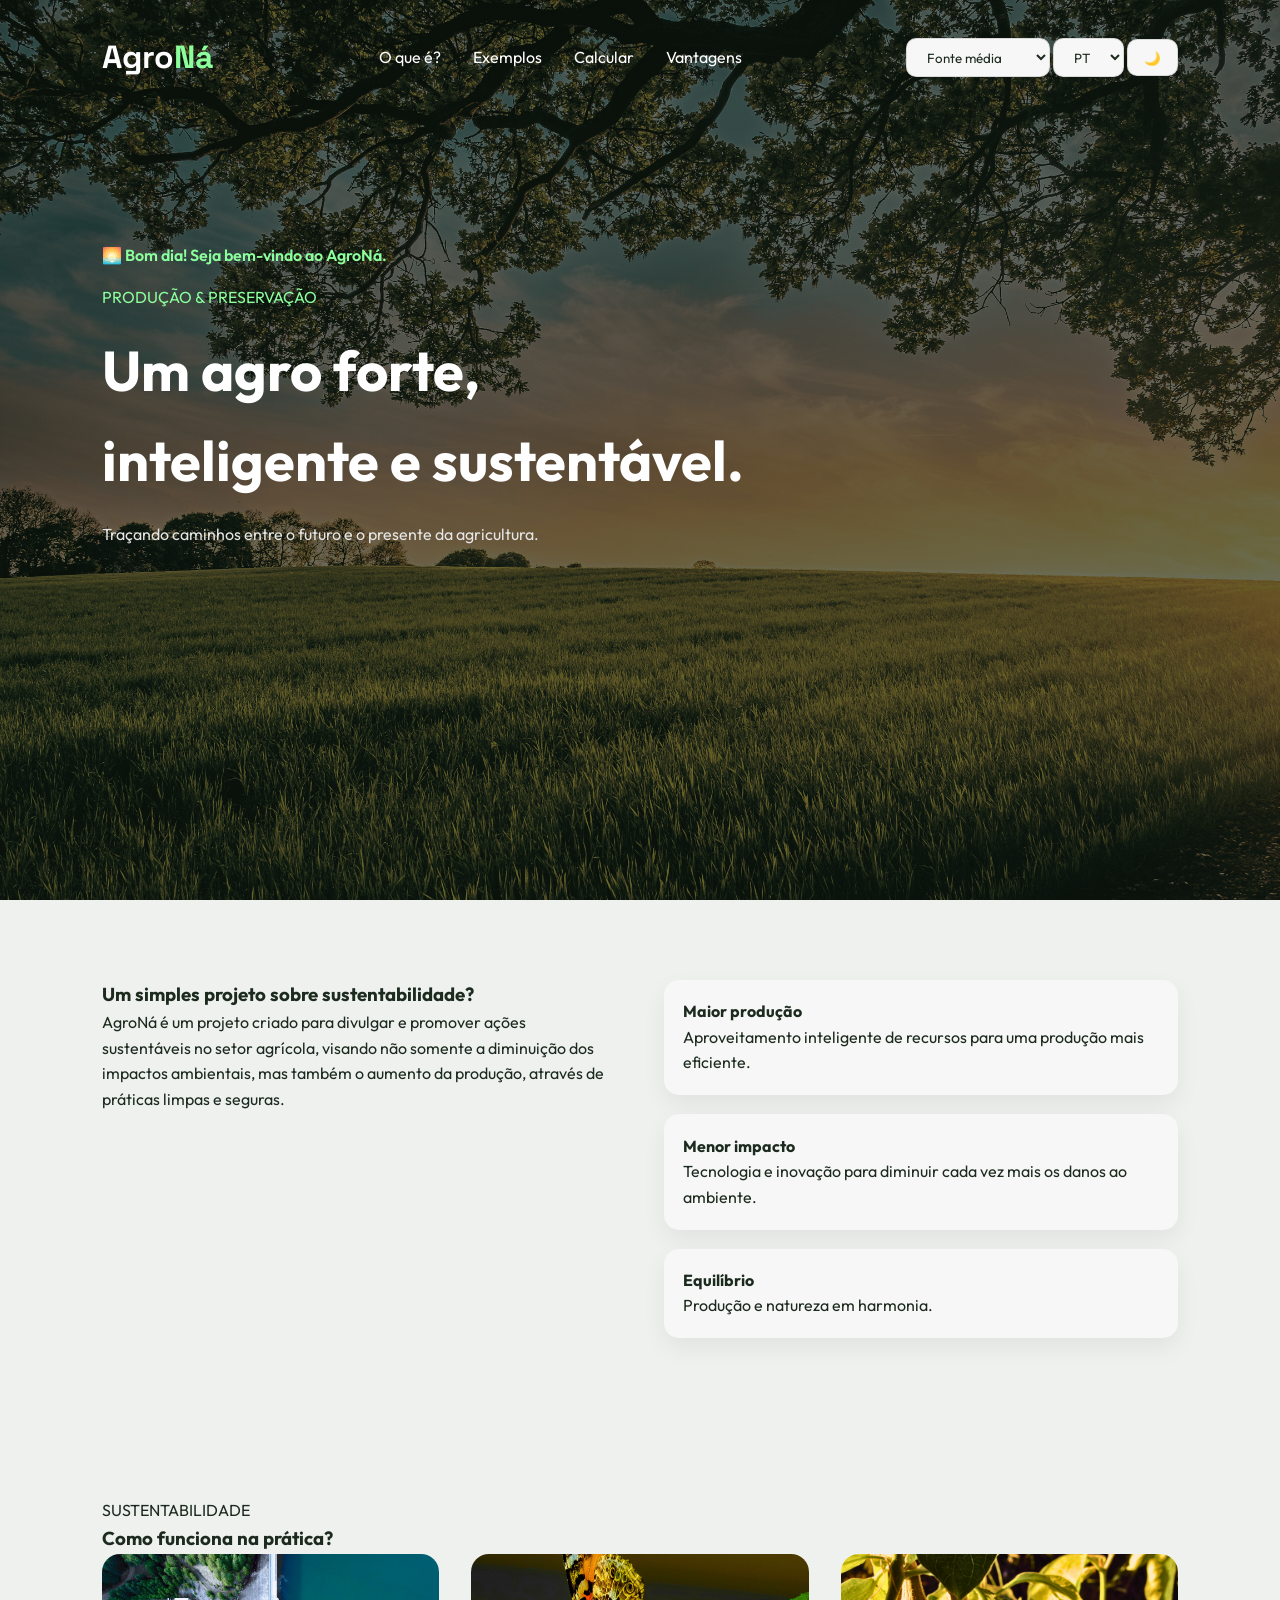
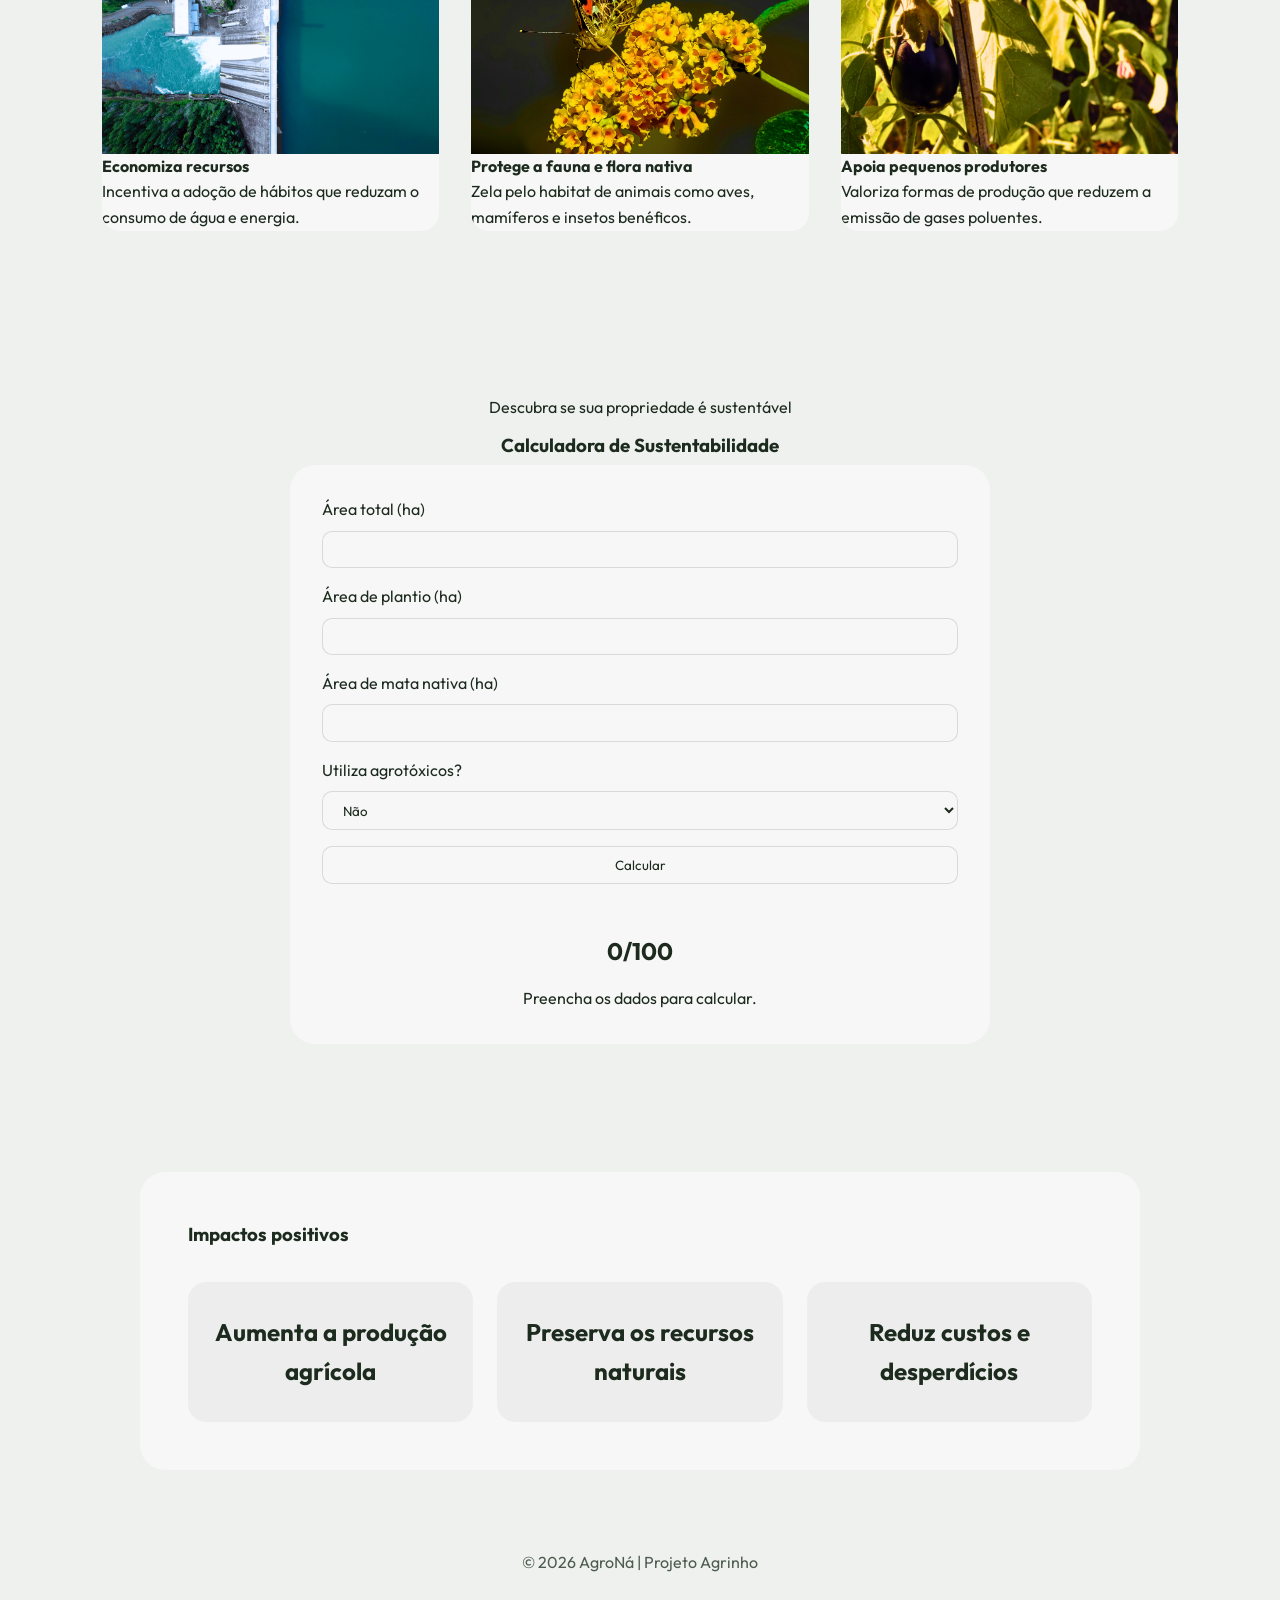
==== commit 23fc39fb: "Update index.html" ====
--- a/index.html
+++ b/index.html
@@ -15,6 +15,9 @@
 
 <body>
 
+<!-- =========================
+     HEADER / HERO
+========================= -->
 <header class="hero">
 
   <nav>
@@ -53,11 +56,8 @@
 
   <div class="hero-content">
     <p id="saudacao"></p>
-
     <p class="tag" id="heroTag">PRODUÇÃO & PRESERVAÇÃO</p>
-
     <h2 id="heroTitle">Um agro forte,<br>inteligente e sustentável.</h2>
-
     <p class="description" id="heroDescription">
       Traçando caminhos entre o futuro e o presente da agricultura.
     </p>
@@ -65,7 +65,9 @@
 
 </header>
 
-<!-- O QUE É -->
+<!-- =========================
+     O QUE É?
+========================= -->
 <section class="sobre" id="sobre">
 
   <div class="texto">
@@ -94,7 +96,9 @@
 
 </section>
 
-<!-- EXEMPLOS -->
+<!-- =========================
+     EXEMPLOS
+========================= -->
 <section class="projetos" id="projetos">
 
   <div class="section-title">
@@ -132,7 +136,9 @@
 
 </section>
 
-<!-- CALCULADORA -->
+<!-- =========================
+     CALCULADORA
+========================= -->
 <section class="calculadora" id="calculadora">
 
   <div class="section-title">
@@ -170,23 +176,24 @@
 
     <p id="avisoCalc" class="aviso-calc hidden"></p>
 
-<div id="resultadoCalc" class="resultado-calc">
-
-  <div class="barra">
-    <div id="barraProgresso"></div>
-  </div>
-
-  <h2 id="notaFinal">0/100</h2>
-
-  <p id="classificacao">Preencha os dados para calcular.</p>
-
-</div>
-
-  </div>
-  
-</section>
-    
-<!-- VANTAGENS -->
+    <div id="resultadoCalc" class="resultado-calc">
+
+      <div class="barra">
+        <div id="barraProgresso"></div>
+      </div>
+
+      <h2 id="notaFinal">0/100</h2>
+      <p id="classificacao">Preencha os dados para calcular.</p>
+
+    </div>
+
+  </div>
+
+</section>
+
+<!-- =========================
+     VANTAGENS
+========================= -->
 <section class="resultados" id="resultados">
 
   <div class="resultado-box">
@@ -213,6 +220,9 @@
 
 </section>
 
+<!-- =========================
+     FOOTER
+========================= -->
 <footer>
   <p id="footerText">© 2026 AgroNá | Projeto Agrinho</p>
 </footer>
--- a/CSS/agrinho.css
+++ b/CSS/agrinho.css
@@ -13,39 +13,44 @@
    VARIÁVEIS DE TEMA
 ========================= */
 :root {
-  --bg: #f5f8f2;
+  --bg: #eef1ee;
   --text: #1d2b1f;
   --text-secondary: #4d5c4f;
 
-  --card: #ffffff;
-  --card-soft: #f5f8f2;
+  --card: #f6f7f6;
+  --card-soft: #e9ece9;
 
   --primary: #8cff9d;
   --primary-dark: #1c5a2a;
 
-  --shadow: rgba(0,0,0,0.08);
-}
-
-/* DARK MODE */
+  --border: rgba(0,0,0,0.12);
+  --shadow: rgba(0,0,0,0.06);
+}
+
 .dark-theme {
   --bg: #121212;
   --text: #f5f5f5;
   --text-secondary: #cfcfcf;
 
   --card: #1e1e1e;
-  --card-soft: #121212;
+  --card-soft: #151515;
 
   --primary: #8cff9d;
   --primary-dark: #2a2a2a;
 
+  --border: rgba(255,255,255,0.12);
   --shadow: rgba(0,0,0,0.4);
 }
 
+/* =========================
+   BASE
+========================= */
 body {
   background: var(--bg);
   color: var(--text);
   font-family: 'Outfit', sans-serif;
   transition: background 0.3s, color 0.3s;
+  line-height: 1.6;
 }
 
 /* =========================
@@ -110,20 +115,27 @@
 }
 
 /* =========================
-   CONTROLES
-========================= */
-.controls {
-  display: flex;
-  gap: 10px;
-  align-items: center;
-}
-
-select, button {
-  border: none;
-  padding: 0.5rem 0.8rem;
+   BOTÕES / INPUTS
+========================= */
+button,
+select,
+input {
+  border: 1px solid var(--border);
+  background: var(--card);
+  color: var(--text);
+
+  padding: 0.6rem 1rem;
   border-radius: 10px;
+
+  font-family: inherit;
   cursor: pointer;
-  font-family: inherit;
+
+  transition: 0.2s ease;
+}
+
+button:hover,
+select:hover {
+  transform: translateY(-2px);
 }
 
 /* =========================
@@ -136,7 +148,6 @@
 
 .tag {
   color: var(--primary);
-  letter-spacing: 2px;
 }
 
 .hero-content h2 {
@@ -146,7 +157,6 @@
 
 .description {
   color: #e5e5e5;
-  line-height: 1.6;
 }
 
 #saudacao {
@@ -163,23 +173,14 @@
   display: grid;
   grid-template-columns: 1fr 1fr;
   gap: 3rem;
-  background: var(--card-soft);
-}
-
-.texto h3 {
-  font-size: 2.2rem;
-  margin-bottom: 1rem;
-}
-
-.texto p {
-  color: var(--text);
-  line-height: 1.7;
-}
-
+  background: var(--bg);
+}
+
+/* ✔ CORREÇÃO AQUI (SÓ ISSO FOI ALTERADO) */
 .card-info {
   display: flex;
   flex-direction: column;
-  gap: 1rem;
+  gap: 1.2rem; /* antes estava sem espaçamento suficiente */
 }
 
 .mini-card {
@@ -194,19 +195,14 @@
 ========================= */
 .projetos {
   padding: 5rem 8%;
-  background: var(--card-soft);
-}
-
-.section-title h3 {
-  font-size: 2.5rem;
-  margin-top: 0.5rem;
+  background: var(--bg);
 }
 
 .galeria {
-  margin-top: 2rem;
   display: grid;
   grid-template-columns: repeat(auto-fit, minmax(250px, 1fr));
   gap: 2rem;
+  align-items: start;
 }
 
 .projeto-card {
@@ -214,38 +210,111 @@
   border-radius: 18px;
   overflow: hidden;
   transition: 0.3s;
-}
-
-.projeto-card:hover {
-  transform: translateY(-10px);
+  height: auto;
 }
 
 .projeto-card img {
   width: 100%;
   height: 200px;
   object-fit: cover;
-}
-
-.conteudo {
-  padding: 1rem;
+  display: block;
 }
 
 /* =========================
    RESULTADOS
 ========================= */
 .resultado-box {
-  background: var(--primary-dark);
-  color: white;
+  background: var(--card);
+  color: var(--text);
 
   max-width: 1000px;
   margin: 3rem auto;
-
   padding: 3rem;
+
   border-radius: 25px;
-
-  box-shadow: 0 20px 40px var(--shadow);
-
-  text-align: center;
+  display: flex;
+  flex-direction: column;
+  gap: 2rem;
+}
+
+.numeros {
+  display: grid;
+  grid-template-columns: repeat(3, 1fr);
+  gap: 1.5rem;
+}
+
+.impacto {
+  background: rgba(0,0,0,0.04);
+  padding: 1.5rem;
+  border-radius: 18px;
+
+  display: flex;
+  align-items: center;
+  justify-content: center;
+  min-height: 140px;
+  text-align: center;
+}
+
+/* =========================
+   CALCULADORA
+========================= */
+.calculadora {
+  padding: 5rem 8%;
+  background: var(--bg);
+}
+
+.calc-box {
+  background: var(--card);
+  padding: 2rem;
+  border-radius: 25px;
+
+  max-width: 700px;
+  margin: auto;
+
+  display: flex;
+  flex-direction: column;
+  gap: 1rem;
+}
+
+.calculadora .section-title {
+  text-align: center;
+  display: flex;
+  flex-direction: column;
+  align-items: center;
+}
+
+.calculadora .section-title p,
+.calculadora .section-title h3 {
+  text-align: center;
+  margin: 0.3rem 0;
+}
+
+/* CAMPOS */
+.campo {
+  display: flex;
+  flex-direction: column;
+  gap: 0.5rem;
+}
+
+/* RESULTADO CENTRALIZADO */
+.resultado-calc {
+  text-align: center;
+  display: flex;
+  flex-direction: column;
+  align-items: center;
+  gap: 1rem;
+}
+
+#notaFinal,
+#classificacao,
+.aviso-calc {
+  text-align: center;
+}
+
+.barra {
+  width: 100%;
+  max-width: 500px;
+  margin: 0 auto;
 }
 
 /* =========================
@@ -258,132 +327,9 @@
 }
 
 /* =========================
-   BOTÃO TOPO
-========================= */
-#scrollTopBtn {
-  position: fixed;
-  bottom: 25px;
-  right: 25px;
-
-  width: 55px;
-  height: 55px;
-
-  border-radius: 50%;
-  border: none;
-
-  background: var(--primary);
-  color: #102013;
-
-  display: none;
-  cursor: pointer;
-
-  box-shadow: 0 10px 20px var(--shadow);
-  align-items: center;
-  justify-content: center;
-}
-
-/* =========================
-   CALCULADORA
-========================= */
-.calculadora {
-  padding: 5rem 8%;
-}
-
-.calculadora .section-title {
-  text-align: center;
-  margin-bottom: 2rem;
-}
-
-.calculadora .section-title p {
-  color: var(--primary-dark);
-  font-weight: 600;
-  letter-spacing: 1px;
-  margin-bottom: 0.5rem;
-}
-
-.calculadora .section-title h3 {
-  font-size: 2.3rem;
-}
-
-.calc-box {
-  background: var(--card);
-  padding: 2rem;
-  border-radius: 25px;
-  box-shadow: 0 15px 35px var(--shadow);
-
-  display: flex;
-  flex-direction: column;
-  gap: 1rem;
-
-  max-width: 700px;
-  margin: auto;
-}
-
-.aviso-calc {
-  color: #d32f2f;
-  font-weight: 600;
-  text-align: center;
-  min-height: 24px;
-}
-
-.campo {
-  display: flex;
-  flex-direction: column;
-  gap: 0.5rem;
-}
-
-.campo label {
-  font-weight: 600;
-}
-
-.campo input,
-.campo select {
-  padding: 0.9rem;
-  border: 1px solid #d6d6d6;
-  border-radius: 10px;
-  background: var(--card);
-  color: var(--text);
-}
-
-#calcularBtn {
-  background: var(--primary-dark);
-  color: white;
-  padding: 1rem;
-  border-radius: 12px;
-  font-weight: 600;
-}
-
-.resultado-calc {
-  margin-top: 1rem;
-  text-align: center;
-}
-
-.barra {
-  width: 100%;
-  height: 18px;
-  background: #e5e5e5;
-  border-radius: 999px;
-  overflow: hidden;
-}
-
-#barraProgresso {
-  width: 0%;
-  height: 100%;
-  background: #5dc96d;
-  transition: 0.6s;
-}
-
-#notaFinal {
-  margin-top: 1rem;
-  font-size: 2.5rem;
-  color: var(--primary-dark);
-}
-
-/* =========================
    RESPONSIVO
 ========================= */
 @media (max-width: 900px) {
-
   .sobre {
     grid-template-columns: 1fr;
   }
@@ -404,23 +350,4 @@
   .menu-toggle {
     display: block;
   }
-
-  .hero-content h2 {
-    font-size: 2.5rem;
-  }
-}
-
-@media (max-width: 500px) {
-
-  .hero {
-    padding: 2rem;
-  }
-
-  .hero-content h2 {
-    font-size: 2rem;
-  }
-
-  .resultado-box {
-    padding: 2rem;
-  }
-}
+}
